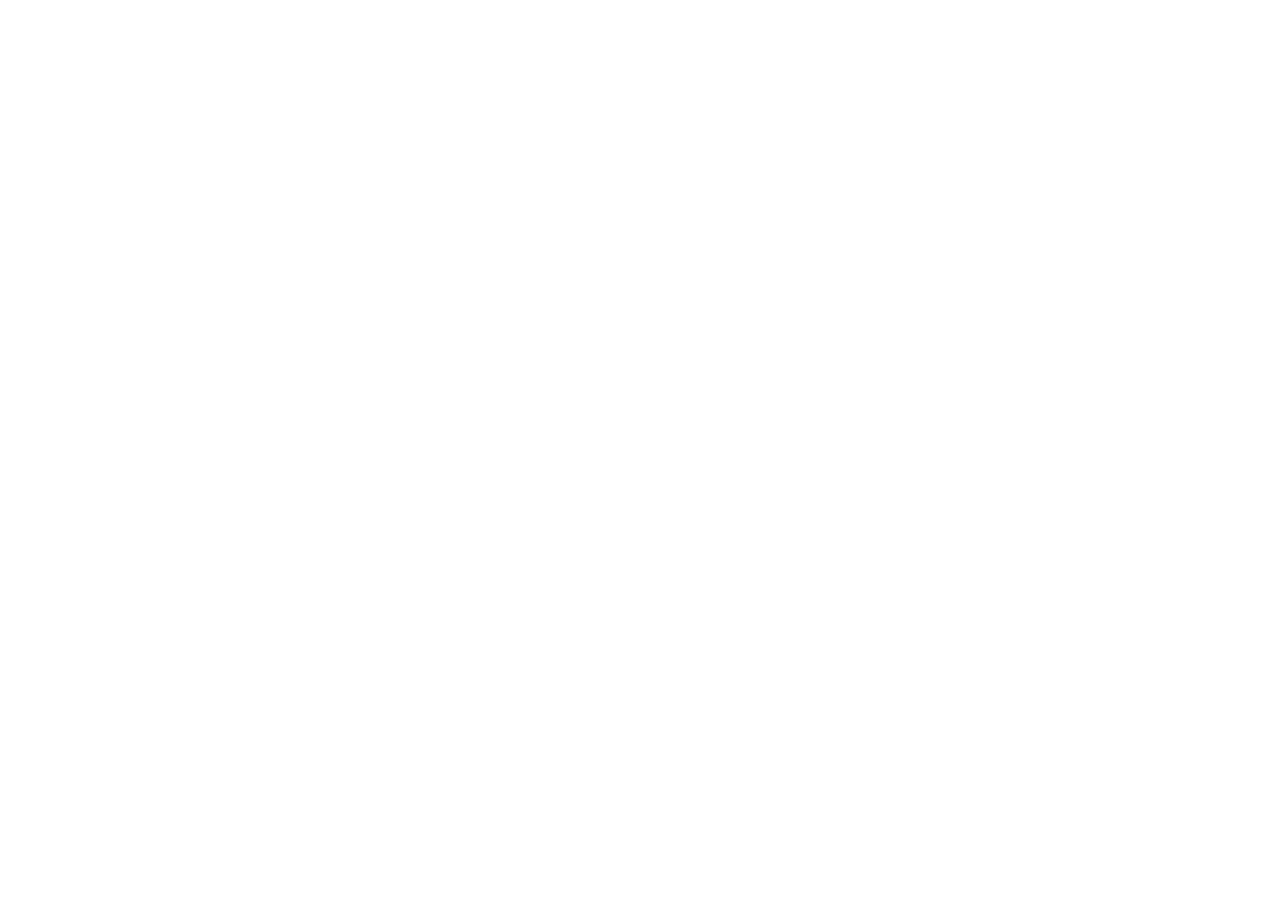
==== index.html @ 6258a648 "init project" ====
<!DOCTYPE html>
<html lang="en">
<head>
    <meta charset="UTF-8">
    <meta http-equiv="X-UA-Compatible" content="IE=edge">
    <meta name="viewport" content="width=device-width, initial-scale=1.0">
    <title>Document</title>
</head>
<body>
    
</body>
</html>
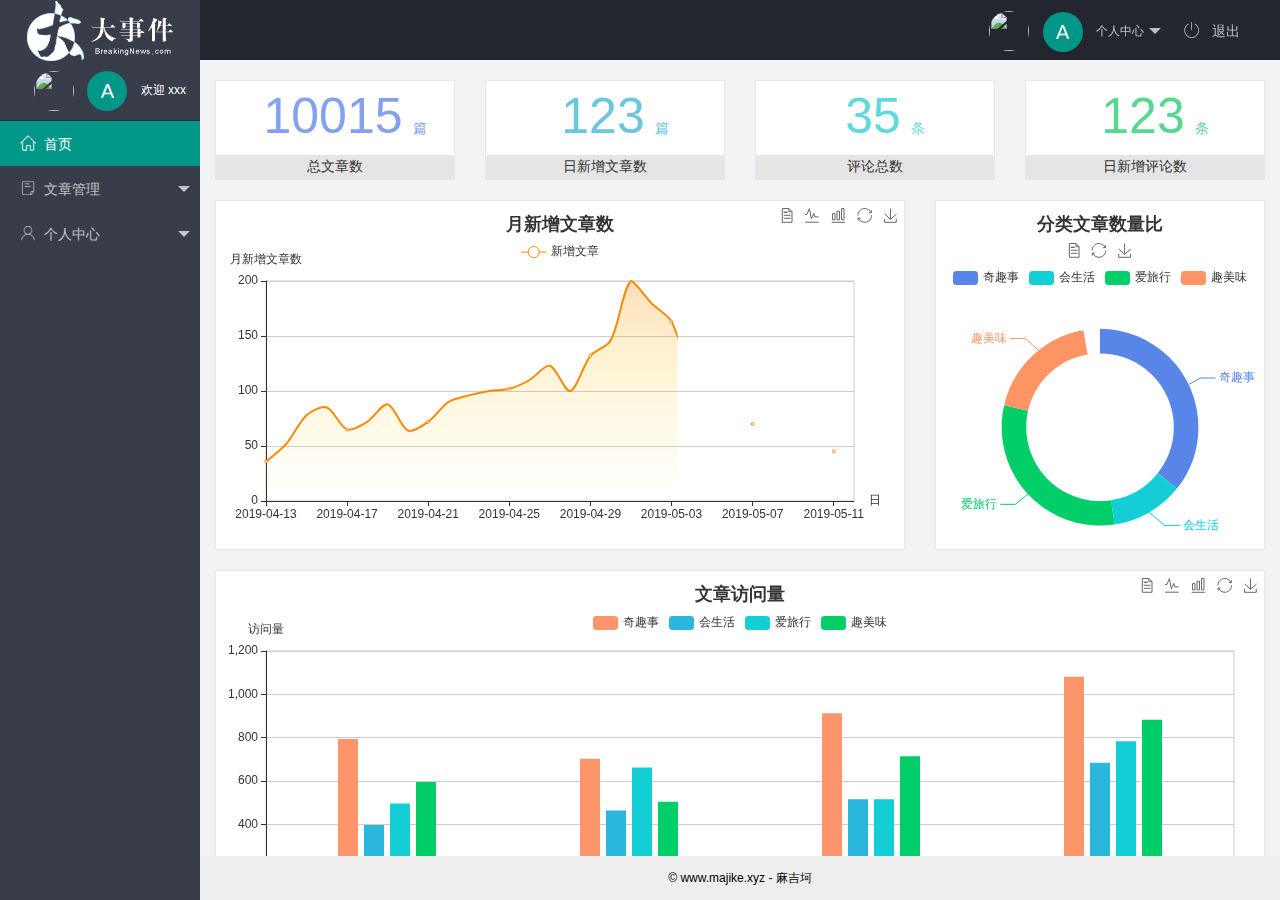
==== commit 4760c69b: "完成了主页功能的开发" ====
--- a/index.html
+++ b/index.html
@@ -1,12 +1,99 @@
 <!DOCTYPE html>
 <html lang="en">
+
 <head>
     <meta charset="UTF-8">
     <meta http-equiv="X-UA-Compatible" content="IE=edge">
     <meta name="viewport" content="width=device-width, initial-scale=1.0">
     <title>Document</title>
+    <link rel="stylesheet" href="/assets/lib/layui/css/layui.css">
+    <link rel="stylesheet" href="/assets/fonts/iconfont.css">
+    <link rel="stylesheet" href="/assets/css/index.css">
 </head>
+
 <body>
-    
+    <div class="layui-layout layui-layout-admin">
+        <div class="layui-header">
+            <div class="layui-logo layui-hide-xs layui-bg-black">
+                <img src="/assets/images/logo.png" alt="">
+            </div>
+            <!-- 头部区域（可配合layui 已有的水平导航） -->
+            <ul class="layui-nav layui-layout-left">
+                <!-- 移动端显示 -->
+                <li class="layui-nav-item layui-show-xs-inline-block layui-hide-sm" lay-header-event="menuLeft">
+                    <i class="layui-icon layui-icon-spread-left"></i>
+                </li>
+            </ul>
+            <ul class="layui-nav layui-layout-right">
+                <li class="layui-nav-item layui-hide layui-show-md-inline-block">
+                    <a href="javascript:;" class="userinfo">
+                        <img src="//tva1.sinaimg.cn/crop.0.0.118.118.180/5db11ff4gw1e77d3nqrv8j203b03cweg.jpg"
+                            class="layui-nav-img">
+                        <span class="text-avatar">A</span>
+                        个人中心
+                    </a>
+                    <dl class="layui-nav-child">
+                        <dd><a href="">基本资料</a></dd>
+                        <dd><a href="">更换头像</a></dd>
+                        <dd><a href="">重置密码</a></dd>
+                    </dl>
+                </li>
+                <li class="layui-nav-item" lay-header-event="menuRight" lay-unselect>
+                    <a href="javascript:;" id="btnLogout">
+                        <span class="iconfont icon-tuichu"></span>
+                        退出
+                    </a>
+                </li>
+            </ul>
+        </div>
+
+        <div class="layui-side layui-bg-black">
+            <div class="layui-side-scroll">
+                <div class="userinfo">
+                    <img src="//tva1.sinaimg.cn/crop.0.0.118.118.180/5db11ff4gw1e77d3nqrv8j203b03cweg.jpg"
+                        class="layui-nav-img">
+                    <span class="text-avatar">A</span>
+                    <span id="welcome">欢迎 xxx</span>
+                </div>
+                <!-- 左侧导航区域（可配合layui已有的垂直导航） -->
+                <ul class="layui-nav layui-nav-tree" lay-shrink="all">
+
+                    <li class="layui-nav-item layui-this"><a href="/home/dashboard.html" target="fm"><span
+                                class="iconfont icon-home"></span>首页</a></li>
+                    <li class="layui-nav-item">
+                        <a class="" href="javascript:;"><span class="iconfont icon-16"></span>文章管理</a>
+                        <dl class="layui-nav-child">
+                            <dd><a href="javascript:;"><i class="layui-icon layui-icon-app"></i>文章类别</a></dd>
+                            <dd><a href="javascript:;"><i class="layui-icon layui-icon-app"></i>文章列表</a></dd>
+                            <dd><a href="javascript:;"><i class="layui-icon layui-icon-app"></i>发表文章</a></dd>
+                        </dl>
+                    </li>
+                    <li class="layui-nav-item">
+                        <a href="javascript:;"><span class="iconfont icon-user"></span>个人中心</a>
+                        <dl class="layui-nav-child">
+                            <dd><a href="javascript:;"><i class="layui-icon layui-icon-app"></i>基本资料</a></dd>
+                            <dd><a href="javascript:;"><i class="layui-icon layui-icon-app"></i>更换头像</a></dd>
+                            <dd><a href="javascript:;"><i class="layui-icon layui-icon-app"></i>重置密码</a></dd>
+                        </dl>
+                    </li>
+                </ul>
+            </div>
+        </div>
+
+        <div class="layui-body">
+            <!-- 内容主体区域 -->
+            <iframe name="fm" src="/home/dashboard.html" frameborder="0"></iframe>
+        </div>
+
+        <div class="layui-footer">
+            <!-- 底部固定区域 -->
+            © www.majike.xyz - 麻吉坷
+        </div>
+    </div>
+    <script src="/assets/lib/layui/layui.all.js"></script>
+    <script src="/assets/lib/jquery.js"></script>
+    <script src="/assets/js/baseAPI.js"></script>
+    <script src="/assets/js/index.js"></script>
 </body>
+
 </html>--- a/assets/lib/layui/css/layui.css
+++ b/assets/lib/layui/css/layui.css
@@ -0,0 +1,2 @@
+/** layui-v2.5.5 MIT License By https://www.layui.com */
+ .layui-inline,img{display:inline-block;vertical-align:middle}h1,h2,h3,h4,h5,h6{font-weight:400}.layui-edge,.layui-header,.layui-inline,.layui-main{position:relative}.layui-body,.layui-edge,.layui-elip{overflow:hidden}.layui-btn,.layui-edge,.layui-inline,img{vertical-align:middle}.layui-btn,.layui-disabled,.layui-icon,.layui-unselect{-moz-user-select:none;-webkit-user-select:none;-ms-user-select:none}.layui-elip,.layui-form-checkbox span,.layui-form-pane .layui-form-label{text-overflow:ellipsis;white-space:nowrap}.layui-breadcrumb,.layui-tree-btnGroup{visibility:hidden}blockquote,body,button,dd,div,dl,dt,form,h1,h2,h3,h4,h5,h6,input,li,ol,p,pre,td,textarea,th,ul{margin:0;padding:0;-webkit-tap-highlight-color:rgba(0,0,0,0)}a:active,a:hover{outline:0}img{border:none}li{list-style:none}table{border-collapse:collapse;border-spacing:0}h4,h5,h6{font-size:100%}button,input,optgroup,option,select,textarea{font-family:inherit;font-size:inherit;font-style:inherit;font-weight:inherit;outline:0}pre{white-space:pre-wrap;white-space:-moz-pre-wrap;white-space:-pre-wrap;white-space:-o-pre-wrap;word-wrap:break-word}body{line-height:24px;font:14px Helvetica Neue,Helvetica,PingFang SC,Tahoma,Arial,sans-serif}hr{height:1px;margin:10px 0;border:0;clear:both}a{color:#333;text-decoration:none}a:hover{color:#777}a cite{font-style:normal;*cursor:pointer}.layui-border-box,.layui-border-box *{box-sizing:border-box}.layui-box,.layui-box *{box-sizing:content-box}.layui-clear{clear:both;*zoom:1}.layui-clear:after{content:'\20';clear:both;*zoom:1;display:block;height:0}.layui-inline{*display:inline;*zoom:1}.layui-edge{display:inline-block;width:0;height:0;border-width:6px;border-style:dashed;border-color:transparent}.layui-edge-top{top:-4px;border-bottom-color:#999;border-bottom-style:solid}.layui-edge-right{border-left-color:#999;border-left-style:solid}.layui-edge-bottom{top:2px;border-top-color:#999;border-top-style:solid}.layui-edge-left{border-right-color:#999;border-right-style:solid}.layui-disabled,.layui-disabled:hover{color:#d2d2d2!important;cursor:not-allowed!important}.layui-circle{border-radius:100%}.layui-show{display:block!important}.layui-hide{display:none!important}@font-face{font-family:layui-icon;src:url(../font/iconfont.eot?v=250);src:url(../font/iconfont.eot?v=250#iefix) format('embedded-opentype'),url(../font/iconfont.woff2?v=250) format('woff2'),url(../font/iconfont.woff?v=250) format('woff'),url(../font/iconfont.ttf?v=250) format('truetype'),url(../font/iconfont.svg?v=250#layui-icon) format('svg')}.layui-icon{font-family:layui-icon!important;font-size:16px;font-style:normal;-webkit-font-smoothing:antialiased;-moz-osx-font-smoothing:grayscale}.layui-icon-reply-fill:before{content:"\e611"}.layui-icon-set-fill:before{content:"\e614"}.layui-icon-menu-fill:before{content:"\e60f"}.layui-icon-search:before{content:"\e615"}.layui-icon-share:before{content:"\e641"}.layui-icon-set-sm:before{content:"\e620"}.layui-icon-engine:before{content:"\e628"}.layui-icon-close:before{content:"\1006"}.layui-icon-close-fill:before{content:"\1007"}.layui-icon-chart-screen:before{content:"\e629"}.layui-icon-star:before{content:"\e600"}.layui-icon-circle-dot:before{content:"\e617"}.layui-icon-chat:before{content:"\e606"}.layui-icon-release:before{content:"\e609"}.layui-icon-list:before{content:"\e60a"}.layui-icon-chart:before{content:"\e62c"}.layui-icon-ok-circle:before{content:"\1005"}.layui-icon-layim-theme:before{content:"\e61b"}.layui-icon-table:before{content:"\e62d"}.layui-icon-right:before{content:"\e602"}.layui-icon-left:before{content:"\e603"}.layui-icon-cart-simple:before{content:"\e698"}.layui-icon-face-cry:before{content:"\e69c"}.layui-icon-face-smile:before{content:"\e6af"}.layui-icon-survey:before{content:"\e6b2"}.layui-icon-tree:before{content:"\e62e"}.layui-icon-upload-circle:before{content:"\e62f"}.layui-icon-add-circle:before{content:"\e61f"}.layui-icon-download-circle:before{content:"\e601"}.layui-icon-templeate-1:before{content:"\e630"}.layui-icon-util:before{content:"\e631"}.layui-icon-face-surprised:before{content:"\e664"}.layui-icon-edit:before{content:"\e642"}.layui-icon-speaker:before{content:"\e645"}.layui-icon-down:before{content:"\e61a"}.layui-icon-file:before{content:"\e621"}.layui-icon-layouts:before{content:"\e632"}.layui-icon-rate-half:before{content:"\e6c9"}.layui-icon-add-circle-fine:before{content:"\e608"}.layui-icon-prev-circle:before{content:"\e633"}.layui-icon-read:before{content:"\e705"}.layui-icon-404:before{content:"\e61c"}.layui-icon-carousel:before{content:"\e634"}.layui-icon-help:before{content:"\e607"}.layui-icon-code-circle:before{content:"\e635"}.layui-icon-water:before{content:"\e636"}.layui-icon-username:before{content:"\e66f"}.layui-icon-find-fill:before{content:"\e670"}.layui-icon-about:before{content:"\e60b"}.layui-icon-location:before{content:"\e715"}.layui-icon-up:before{content:"\e619"}.layui-icon-pause:before{content:"\e651"}.layui-icon-date:before{content:"\e637"}.layui-icon-layim-uploadfile:before{content:"\e61d"}.layui-icon-delete:before{content:"\e640"}.layui-icon-play:before{content:"\e652"}.layui-icon-top:before{content:"\e604"}.layui-icon-friends:before{content:"\e612"}.layui-icon-refresh-3:before{content:"\e9aa"}.layui-icon-ok:before{content:"\e605"}.layui-icon-layer:before{content:"\e638"}.layui-icon-face-smile-fine:before{content:"\e60c"}.layui-icon-dollar:before{content:"\e659"}.layui-icon-group:before{content:"\e613"}.layui-icon-layim-download:before{content:"\e61e"}.layui-icon-picture-fine:before{content:"\e60d"}.layui-icon-link:before{content:"\e64c"}.layui-icon-diamond:before{content:"\e735"}.layui-icon-log:before{content:"\e60e"}.layui-icon-rate-solid:before{content:"\e67a"}.layui-icon-fonts-del:before{content:"\e64f"}.layui-icon-unlink:before{content:"\e64d"}.layui-icon-fonts-clear:before{content:"\e639"}.layui-icon-triangle-r:before{content:"\e623"}.layui-icon-circle:before{content:"\e63f"}.layui-icon-radio:before{content:"\e643"}.layui-icon-align-center:before{content:"\e647"}.layui-icon-align-right:before{content:"\e648"}.layui-icon-align-left:before{content:"\e649"}.layui-icon-loading-1:before{content:"\e63e"}.layui-icon-return:before{content:"\e65c"}.layui-icon-fonts-strong:before{content:"\e62b"}.layui-icon-upload:before{content:"\e67c"}.layui-icon-dialogue:before{content:"\e63a"}.layui-icon-video:before{content:"\e6ed"}.layui-icon-headset:before{content:"\e6fc"}.layui-icon-cellphone-fine:before{content:"\e63b"}.layui-icon-add-1:before{content:"\e654"}.layui-icon-face-smile-b:before{content:"\e650"}.layui-icon-fonts-html:before{content:"\e64b"}.layui-icon-form:before{content:"\e63c"}.layui-icon-cart:before{content:"\e657"}.layui-icon-camera-fill:before{content:"\e65d"}.layui-icon-tabs:before{content:"\e62a"}.layui-icon-fonts-code:before{content:"\e64e"}.layui-icon-fire:before{content:"\e756"}.layui-icon-set:before{content:"\e716"}.layui-icon-fonts-u:before{content:"\e646"}.layui-icon-triangle-d:before{content:"\e625"}.layui-icon-tips:before{content:"\e702"}.layui-icon-picture:before{content:"\e64a"}.layui-icon-more-vertical:before{content:"\e671"}.layui-icon-flag:before{content:"\e66c"}.layui-icon-loading:before{content:"\e63d"}.layui-icon-fonts-i:before{content:"\e644"}.layui-icon-refresh-1:before{content:"\e666"}.layui-icon-rmb:before{content:"\e65e"}.layui-icon-home:before{content:"\e68e"}.layui-icon-user:before{content:"\e770"}.layui-icon-notice:before{content:"\e667"}.layui-icon-login-weibo:before{content:"\e675"}.layui-icon-voice:before{content:"\e688"}.layui-icon-upload-drag:before{content:"\e681"}.layui-icon-login-qq:before{content:"\e676"}.layui-icon-snowflake:before{content:"\e6b1"}.layui-icon-file-b:before{content:"\e655"}.layui-icon-template:before{content:"\e663"}.layui-icon-auz:before{content:"\e672"}.layui-icon-console:before{content:"\e665"}.layui-icon-app:before{content:"\e653"}.layui-icon-prev:before{content:"\e65a"}.layui-icon-website:before{content:"\e7ae"}.layui-icon-next:before{content:"\e65b"}.layui-icon-component:before{content:"\e857"}.layui-icon-more:before{content:"\e65f"}.layui-icon-login-wechat:before{content:"\e677"}.layui-icon-shrink-right:before{content:"\e668"}.layui-icon-spread-left:before{content:"\e66b"}.layui-icon-camera:before{content:"\e660"}.layui-icon-note:before{content:"\e66e"}.layui-icon-refresh:before{content:"\e669"}.layui-icon-female:before{content:"\e661"}.layui-icon-male:before{content:"\e662"}.layui-icon-password:before{content:"\e673"}.layui-icon-senior:before{content:"\e674"}.layui-icon-theme:before{content:"\e66a"}.layui-icon-tread:before{content:"\e6c5"}.layui-icon-praise:before{content:"\e6c6"}.layui-icon-star-fill:before{content:"\e658"}.layui-icon-rate:before{content:"\e67b"}.layui-icon-template-1:before{content:"\e656"}.layui-icon-vercode:before{content:"\e679"}.layui-icon-cellphone:before{content:"\e678"}.layui-icon-screen-full:before{content:"\e622"}.layui-icon-screen-restore:before{content:"\e758"}.layui-icon-cols:before{content:"\e610"}.layui-icon-export:before{content:"\e67d"}.layui-icon-print:before{content:"\e66d"}.layui-icon-slider:before{content:"\e714"}.layui-icon-addition:before{content:"\e624"}.layui-icon-subtraction:before{content:"\e67e"}.layui-icon-service:before{content:"\e626"}.layui-icon-transfer:before{content:"\e691"}.layui-main{width:1140px;margin:0 auto}.layui-header{z-index:1000;height:60px}.layui-header a:hover{transition:all .5s;-webkit-transition:all .5s}.layui-side{position:fixed;left:0;top:0;bottom:0;z-index:999;width:200px;overflow-x:hidden}.layui-side-scroll{position:relative;width:220px;height:100%;overflow-x:hidden}.layui-body{position:absolute;left:200px;right:0;top:0;bottom:0;z-index:998;width:auto;overflow-y:auto;box-sizing:border-box}.layui-layout-body{overflow:hidden}.layui-layout-admin .layui-header{background-color:#23262E}.layui-layout-admin .layui-side{top:60px;width:200px;overflow-x:hidden}.layui-layout-admin .layui-body{position:fixed;top:60px;bottom:44px}.layui-layout-admin .layui-main{width:auto;margin:0 15px}.layui-layout-admin .layui-footer{position:fixed;left:200px;right:0;bottom:0;height:44px;line-height:44px;padding:0 15px;background-color:#eee}.layui-layout-admin .layui-logo{position:absolute;left:0;top:0;width:200px;height:100%;line-height:60px;text-align:center;color:#009688;font-size:16px}.layui-layout-admin .layui-header .layui-nav{background:0 0}.layui-layout-left{position:absolute!important;left:200px;top:0}.layui-layout-right{position:absolute!important;right:0;top:0}.layui-container{position:relative;margin:0 auto;padding:0 15px;box-sizing:border-box}.layui-fluid{position:relative;margin:0 auto;padding:0 15px}.layui-row:after,.layui-row:before{content:'';display:block;clear:both}.layui-col-lg1,.layui-col-lg10,.layui-col-lg11,.layui-col-lg12,.layui-col-lg2,.layui-col-lg3,.layui-col-lg4,.layui-col-lg5,.layui-col-lg6,.layui-col-lg7,.layui-col-lg8,.layui-col-lg9,.layui-col-md1,.layui-col-md10,.layui-col-md11,.layui-col-md12,.layui-col-md2,.layui-col-md3,.layui-col-md4,.layui-col-md5,.layui-col-md6,.layui-col-md7,.layui-col-md8,.layui-col-md9,.layui-col-sm1,.layui-col-sm10,.layui-col-sm11,.layui-col-sm12,.layui-col-sm2,.layui-col-sm3,.layui-col-sm4,.layui-col-sm5,.layui-col-sm6,.layui-col-sm7,.layui-col-sm8,.layui-col-sm9,.layui-col-xs1,.layui-col-xs10,.layui-col-xs11,.layui-col-xs12,.layui-col-xs2,.layui-col-xs3,.layui-col-xs4,.layui-col-xs5,.layui-col-xs6,.layui-col-xs7,.layui-col-xs8,.layui-col-xs9{position:relative;display:block;box-sizing:border-box}.layui-col-xs1,.layui-col-xs10,.layui-col-xs11,.layui-col-xs12,.layui-col-xs2,.layui-col-xs3,.layui-col-xs4,.layui-col-xs5,.layui-col-xs6,.layui-col-xs7,.layui-col-xs8,.layui-col-xs9{float:left}.layui-col-xs1{width:8.33333333%}.layui-col-xs2{width:16.66666667%}.layui-col-xs3{width:25%}.layui-col-xs4{width:33.33333333%}.layui-col-xs5{width:41.66666667%}.layui-col-xs6{width:50%}.layui-col-xs7{width:58.33333333%}.layui-col-xs8{width:66.66666667%}.layui-col-xs9{width:75%}.layui-col-xs10{width:83.33333333%}.layui-col-xs11{width:91.66666667%}.layui-col-xs12{width:100%}.layui-col-xs-offset1{margin-left:8.33333333%}.layui-col-xs-offset2{margin-left:16.66666667%}.layui-col-xs-offset3{margin-left:25%}.layui-col-xs-offset4{margin-left:33.33333333%}.layui-col-xs-offset5{margin-left:41.66666667%}.layui-col-xs-offset6{margin-left:50%}.layui-col-xs-offset7{margin-left:58.33333333%}.layui-col-xs-offset8{margin-left:66.66666667%}.layui-col-xs-offset9{margin-left:75%}.layui-col-xs-offset10{margin-left:83.33333333%}.layui-col-xs-offset11{margin-left:91.66666667%}.layui-col-xs-offset12{margin-left:100%}@media screen and (max-width:768px){.layui-hide-xs{display:none!important}.layui-show-xs-block{display:block!important}.layui-show-xs-inline{display:inline!important}.layui-show-xs-inline-block{display:inline-block!important}}@media screen and (min-width:768px){.layui-container{width:750px}.layui-hide-sm{display:none!important}.layui-show-sm-block{display:block!important}.layui-show-sm-inline{display:inline!important}.layui-show-sm-inline-block{display:inline-block!important}.layui-col-sm1,.layui-col-sm10,.layui-col-sm11,.layui-col-sm12,.layui-col-sm2,.layui-col-sm3,.layui-col-sm4,.layui-col-sm5,.layui-col-sm6,.layui-col-sm7,.layui-col-sm8,.layui-col-sm9{float:left}.layui-col-sm1{width:8.33333333%}.layui-col-sm2{width:16.66666667%}.layui-col-sm3{width:25%}.layui-col-sm4{width:33.33333333%}.layui-col-sm5{width:41.66666667%}.layui-col-sm6{width:50%}.layui-col-sm7{width:58.33333333%}.layui-col-sm8{width:66.66666667%}.layui-col-sm9{width:75%}.layui-col-sm10{width:83.33333333%}.layui-col-sm11{width:91.66666667%}.layui-col-sm12{width:100%}.layui-col-sm-offset1{margin-left:8.33333333%}.layui-col-sm-offset2{margin-left:16.66666667%}.layui-col-sm-offset3{margin-left:25%}.layui-col-sm-offset4{margin-left:33.33333333%}.layui-col-sm-offset5{margin-left:41.66666667%}.layui-col-sm-offset6{margin-left:50%}.layui-col-sm-offset7{margin-left:58.33333333%}.layui-col-sm-offset8{margin-left:66.66666667%}.layui-col-sm-offset9{margin-left:75%}.layui-col-sm-offset10{margin-left:83.33333333%}.layui-col-sm-offset11{margin-left:91.66666667%}.layui-col-sm-offset12{margin-left:100%}}@media screen and (min-width:992px){.layui-container{width:970px}.layui-hide-md{display:none!important}.layui-show-md-block{display:block!important}.layui-show-md-inline{display:inline!important}.layui-show-md-inline-block{display:inline-block!important}.layui-col-md1,.layui-col-md10,.layui-col-md11,.layui-col-md12,.layui-col-md2,.layui-col-md3,.layui-col-md4,.layui-col-md5,.layui-col-md6,.layui-col-md7,.layui-col-md8,.layui-col-md9{float:left}.layui-col-md1{width:8.33333333%}.layui-col-md2{width:16.66666667%}.layui-col-md3{width:25%}.layui-col-md4{width:33.33333333%}.layui-col-md5{width:41.66666667%}.layui-col-md6{width:50%}.layui-col-md7{width:58.33333333%}.layui-col-md8{width:66.66666667%}.layui-col-md9{width:75%}.layui-col-md10{width:83.33333333%}.layui-col-md11{width:91.66666667%}.layui-col-md12{width:100%}.layui-col-md-offset1{margin-left:8.33333333%}.layui-col-md-offset2{margin-left:16.66666667%}.layui-col-md-offset3{margin-left:25%}.layui-col-md-offset4{margin-left:33.33333333%}.layui-col-md-offset5{margin-left:41.66666667%}.layui-col-md-offset6{margin-left:50%}.layui-col-md-offset7{margin-left:58.33333333%}.layui-col-md-offset8{margin-left:66.66666667%}.layui-col-md-offset9{margin-left:75%}.layui-col-md-offset10{margin-left:83.33333333%}.layui-col-md-offset11{margin-left:91.66666667%}.layui-col-md-offset12{margin-left:100%}}@media screen and (min-width:1200px){.layui-container{width:1170px}.layui-hide-lg{display:none!important}.layui-show-lg-block{display:block!important}.layui-show-lg-inline{display:inline!important}.layui-show-lg-inline-block{display:inline-block!important}.layui-col-lg1,.layui-col-lg10,.layui-col-lg11,.layui-col-lg12,.layui-col-lg2,.layui-col-lg3,.layui-col-lg4,.layui-col-lg5,.layui-col-lg6,.layui-col-lg7,.layui-col-lg8,.layui-col-lg9{float:left}.layui-col-lg1{width:8.33333333%}.layui-col-lg2{width:16.66666667%}.layui-col-lg3{width:25%}.layui-col-lg4{width:33.33333333%}.layui-col-lg5{width:41.66666667%}.layui-col-lg6{width:50%}.layui-col-lg7{width:58.33333333%}.layui-col-lg8{width:66.66666667%}.layui-col-lg9{width:75%}.layui-col-lg10{width:83.33333333%}.layui-col-lg11{width:91.66666667%}.layui-col-lg12{width:100%}.layui-col-lg-offset1{margin-left:8.33333333%}.layui-col-lg-offset2{margin-left:16.66666667%}.layui-col-lg-offset3{margin-left:25%}.layui-col-lg-offset4{margin-left:33.33333333%}.layui-col-lg-offset5{margin-left:41.66666667%}.layui-col-lg-offset6{margin-left:50%}.layui-col-lg-offset7{margin-left:58.33333333%}.layui-col-lg-offset8{margin-left:66.66666667%}.layui-col-lg-offset9{margin-left:75%}.layui-col-lg-offset10{margin-left:83.33333333%}.layui-col-lg-offset11{margin-left:91.66666667%}.layui-col-lg-offset12{margin-left:100%}}.layui-col-space1{margin:-.5px}.layui-col-space1>*{padding:.5px}.layui-col-space3{margin:-1.5px}.layui-col-space3>*{padding:1.5px}.layui-col-space5{margin:-2.5px}.layui-col-space5>*{padding:2.5px}.layui-col-space8{margin:-3.5px}.layui-col-space8>*{padding:3.5px}.layui-col-space10{margin:-5px}.layui-col-space10>*{padding:5px}.layui-col-space12{margin:-6px}.layui-col-space12>*{padding:6px}.layui-col-space15{margin:-7.5px}.layui-col-space15>*{padding:7.5px}.layui-col-space18{margin:-9px}.layui-col-space18>*{padding:9px}.layui-col-space20{margin:-10px}.layui-col-space20>*{padding:10px}.layui-col-space22{margin:-11px}.layui-col-space22>*{padding:11px}.layui-col-space25{margin:-12.5px}.layui-col-space25>*{padding:12.5px}.layui-col-space30{margin:-15px}.layui-col-space30>*{padding:15px}.layui-btn,.layui-input,.layui-select,.layui-textarea,.layui-upload-button{outline:0;-webkit-appearance:none;transition:all .3s;-webkit-transition:all .3s;box-sizing:border-box}.layui-elem-quote{margin-bottom:10px;padding:15px;line-height:22px;border-left:5px solid #009688;border-radius:0 2px 2px 0;background-color:#f2f2f2}.layui-quote-nm{border-style:solid;border-width:1px 1px 1px 5px;background:0 0}.layui-elem-field{margin-bottom:10px;padding:0;border-width:1px;border-style:solid}.layui-elem-field legend{margin-left:20px;padding:0 10px;font-size:20px;font-weight:300}.layui-field-title{margin:10px 0 20px;border-width:1px 0 0}.layui-field-box{padding:10px 15px}.layui-field-title .layui-field-box{padding:10px 0}.layui-progress{position:relative;height:6px;border-radius:20px;background-color:#e2e2e2}.layui-progress-bar{position:absolute;left:0;top:0;width:0;max-width:100%;height:6px;border-radius:20px;text-align:right;background-color:#5FB878;transition:all .3s;-webkit-transition:all .3s}.layui-progress-big,.layui-progress-big .layui-progress-bar{height:18px;line-height:18px}.layui-progress-text{position:relative;top:-20px;line-height:18px;font-size:12px;color:#666}.layui-progress-big .layui-progress-text{position:static;padding:0 10px;color:#fff}.layui-collapse{border-width:1px;border-style:solid;border-radius:2px}.layui-colla-content,.layui-colla-item{border-top-width:1px;border-top-style:solid}.layui-colla-item:first-child{border-top:none}.layui-colla-title{position:relative;height:42px;line-height:42px;padding:0 15px 0 35px;color:#333;background-color:#f2f2f2;cursor:pointer;font-size:14px;overflow:hidden}.layui-colla-content{display:none;padding:10px 15px;line-height:22px;color:#666}.layui-colla-icon{position:absolute;left:15px;top:0;font-size:14px}.layui-card{margin-bottom:15px;border-radius:2px;background-color:#fff;box-shadow:0 1px 2px 0 rgba(0,0,0,.05)}.layui-card:last-child{margin-bottom:0}.layui-card-header{position:relative;height:42px;line-height:42px;padding:0 15px;border-bottom:1px solid #f6f6f6;color:#333;border-radius:2px 2px 0 0;font-size:14px}.layui-bg-black,.layui-bg-blue,.layui-bg-cyan,.layui-bg-green,.layui-bg-orange,.layui-bg-red{color:#fff!important}.layui-card-body{position:relative;padding:10px 15px;line-height:24px}.layui-card-body[pad15]{padding:15px}.layui-card-body[pad20]{padding:20px}.layui-card-body .layui-table{margin:5px 0}.layui-card .layui-tab{margin:0}.layui-panel-window{position:relative;padding:15px;border-radius:0;border-top:5px solid #E6E6E6;background-color:#fff}.layui-auxiliar-moving{position:fixed;left:0;right:0;top:0;bottom:0;width:100%;height:100%;background:0 0;z-index:9999999999}.layui-form-label,.layui-form-mid,.layui-form-select,.layui-input-block,.layui-input-inline,.layui-textarea{position:relative}.layui-bg-red{background-color:#FF5722!important}.layui-bg-orange{background-color:#FFB800!important}.layui-bg-green{background-color:#009688!important}.layui-bg-cyan{background-color:#2F4056!important}.layui-bg-blue{background-color:#1E9FFF!important}.layui-bg-black{background-color:#393D49!important}.layui-bg-gray{background-color:#eee!important;color:#666!important}.layui-badge-rim,.layui-colla-content,.layui-colla-item,.layui-collapse,.layui-elem-field,.layui-form-pane .layui-form-item[pane],.layui-form-pane .layui-form-label,.layui-input,.layui-layedit,.layui-layedit-tool,.layui-quote-nm,.layui-select,.layui-tab-bar,.layui-tab-card,.layui-tab-title,.layui-tab-title .layui-this:after,.layui-textarea{border-color:#e6e6e6}.layui-timeline-item:before,hr{background-color:#e6e6e6}.layui-text{line-height:22px;font-size:14px;color:#666}.layui-text h1,.layui-text h2,.layui-text h3{font-weight:500;color:#333}.layui-text h1{font-size:30px}.layui-text h2{font-size:24px}.layui-text h3{font-size:18px}.layui-text a:not(.layui-btn){color:#01AAED}.layui-text a:not(.layui-btn):hover{text-decoration:underline}.layui-text ul{padding:5px 0 5px 15px}.layui-text ul li{margin-top:5px;list-style-type:disc}.layui-text em,.layui-word-aux{color:#999!important;padding:0 5px!important}.layui-btn{display:inline-block;height:38px;line-height:38px;padding:0 18px;background-color:#009688;color:#fff;white-space:nowrap;text-align:center;font-size:14px;border:none;border-radius:2px;cursor:pointer}.layui-btn:hover{opacity:.8;filter:alpha(opacity=80);color:#fff}.layui-btn:active{opacity:1;filter:alpha(opacity=100)}.layui-btn+.layui-btn{margin-left:10px}.layui-btn-container{font-size:0}.layui-btn-container .layui-btn{margin-right:10px;margin-bottom:10px}.layui-btn-container .layui-btn+.layui-btn{margin-left:0}.layui-table .layui-btn-container .layui-btn{margin-bottom:9px}.layui-btn-radius{border-radius:100px}.layui-btn .layui-icon{margin-right:3px;font-size:18px;vertical-align:bottom;vertical-align:middle\9}.layui-btn-primary{border:1px solid #C9C9C9;background-color:#fff;color:#555}.layui-btn-primary:hover{border-color:#009688;color:#333}.layui-btn-normal{background-color:#1E9FFF}.layui-btn-warm{background-color:#FFB800}.layui-btn-danger{background-color:#FF5722}.layui-btn-checked{background-color:#5FB878}.layui-btn-disabled,.layui-btn-disabled:active,.layui-btn-disabled:hover{border:1px solid #e6e6e6;background-color:#FBFBFB;color:#C9C9C9;cursor:not-allowed;opacity:1}.layui-btn-lg{height:44px;line-height:44px;padding:0 25px;font-size:16px}.layui-btn-sm{height:30px;line-height:30px;padding:0 10px;font-size:12px}.layui-btn-sm i{font-size:16px!important}.layui-btn-xs{height:22px;line-height:22px;padding:0 5px;font-size:12px}.layui-btn-xs i{font-size:14px!important}.layui-btn-group{display:inline-block;vertical-align:middle;font-size:0}.layui-btn-group .layui-btn{margin-left:0!important;margin-right:0!important;border-left:1px solid rgba(255,255,255,.5);border-radius:0}.layui-btn-group .layui-btn-primary{border-left:none}.layui-btn-group .layui-btn-primary:hover{border-color:#C9C9C9;color:#009688}.layui-btn-group .layui-btn:first-child{border-left:none;border-radius:2px 0 0 2px}.layui-btn-group .layui-btn-primary:first-child{border-left:1px solid #c9c9c9}.layui-btn-group .layui-btn:last-child{border-radius:0 2px 2px 0}.layui-btn-group .layui-btn+.layui-btn{margin-left:0}.layui-btn-group+.layui-btn-group{margin-left:10px}.layui-btn-fluid{width:100%}.layui-input,.layui-select,.layui-textarea{height:38px;line-height:1.3;line-height:38px\9;border-width:1px;border-style:solid;background-color:#fff;border-radius:2px}.layui-input::-webkit-input-placeholder,.layui-select::-webkit-input-placeholder,.layui-textarea::-webkit-input-placeholder{line-height:1.3}.layui-input,.layui-textarea{display:block;width:100%;padding-left:10px}.layui-input:hover,.layui-textarea:hover{border-color:#D2D2D2!important}.layui-input:focus,.layui-textarea:focus{border-color:#C9C9C9!important}.layui-textarea{min-height:100px;height:auto;line-height:20px;padding:6px 10px;resize:vertical}.layui-select{padding:0 10px}.layui-form input[type=checkbox],.layui-form input[type=radio],.layui-form select{display:none}.layui-form [lay-ignore]{display:initial}.layui-form-item{margin-bottom:15px;clear:both;*zoom:1}.layui-form-item:after{content:'\20';clear:both;*zoom:1;display:block;height:0}.layui-form-label{float:left;display:block;padding:9px 15px;width:80px;font-weight:400;line-height:20px;text-align:right}.layui-form-label-col{display:block;float:none;padding:9px 0;line-height:20px;text-align:left}.layui-form-item .layui-inline{margin-bottom:5px;margin-right:10px}.layui-input-block{margin-left:110px;min-height:36px}.layui-input-inline{display:inline-block;vertical-align:middle}.layui-form-item .layui-input-inline{float:left;width:190px;margin-right:10px}.layui-form-text .layui-input-inline{width:auto}.layui-form-mid{float:left;display:block;padding:9px 0!important;line-height:20px;margin-right:10px}.layui-form-danger+.layui-form-select .layui-input,.layui-form-danger:focus{border-color:#FF5722!important}.layui-form-select .layui-input{padding-right:30px;cursor:pointer}.layui-form-select .layui-edge{position:absolute;right:10px;top:50%;margin-top:-3px;cursor:pointer;border-width:6px;border-top-color:#c2c2c2;border-top-style:solid;transition:all .3s;-webkit-transition:all .3s}.layui-form-select dl{display:none;position:absolute;left:0;top:42px;padding:5px 0;z-index:899;min-width:100%;border:1px solid #d2d2d2;max-height:300px;overflow-y:auto;background-color:#fff;border-radius:2px;box-shadow:0 2px 4px rgba(0,0,0,.12);box-sizing:border-box}.layui-form-select dl dd,.layui-form-select dl dt{padding:0 10px;line-height:36px;white-space:nowrap;overflow:hidden;text-overflow:ellipsis}.layui-form-select dl dt{font-size:12px;color:#999}.layui-form-select dl dd{cursor:pointer}.layui-form-select dl dd:hover{background-color:#f2f2f2;-webkit-transition:.5s all;transition:.5s all}.layui-form-select .layui-select-group dd{padding-left:20px}.layui-form-select dl dd.layui-select-tips{padding-left:10px!important;color:#999}.layui-form-select dl dd.layui-this{background-color:#5FB878;color:#fff}.layui-form-checkbox,.layui-form-select dl dd.layui-disabled{background-color:#fff}.layui-form-selected dl{display:block}.layui-form-checkbox,.layui-form-checkbox *,.layui-form-switch{display:inline-block;vertical-align:middle}.layui-form-selected .layui-edge{margin-top:-9px;-webkit-transform:rotate(180deg);transform:rotate(180deg);margin-top:-3px\9}:root .layui-form-selected .layui-edge{margin-top:-9px\0/IE9}.layui-form-selectup dl{top:auto;bottom:42px}.layui-select-none{margin:5px 0;text-align:center;color:#999}.layui-select-disabled .layui-disabled{border-color:#eee!important}.layui-select-disabled .layui-edge{border-top-color:#d2d2d2}.layui-form-checkbox{position:relative;height:30px;line-height:30px;margin-right:10px;padding-right:30px;cursor:pointer;font-size:0;-webkit-transition:.1s linear;transition:.1s linear;box-sizing:border-box}.layui-form-checkbox span{padding:0 10px;height:100%;font-size:14px;border-radius:2px 0 0 2px;background-color:#d2d2d2;color:#fff;overflow:hidden}.layui-form-checkbox:hover span{background-color:#c2c2c2}.layui-form-checkbox i{position:absolute;right:0;top:0;width:30px;height:28px;border:1px solid #d2d2d2;border-left:none;border-radius:0 2px 2px 0;color:#fff;font-size:20px;text-align:center}.layui-form-checkbox:hover i{border-color:#c2c2c2;color:#c2c2c2}.layui-form-checked,.layui-form-checked:hover{border-color:#5FB878}.layui-form-checked span,.layui-form-checked:hover span{background-color:#5FB878}.layui-form-checked i,.layui-form-checked:hover i{color:#5FB878}.layui-form-item .layui-form-checkbox{margin-top:4px}.layui-form-checkbox[lay-skin=primary]{height:auto!important;line-height:normal!important;min-width:18px;min-height:18px;border:none!important;margin-right:0;padding-left:28px;padding-right:0;background:0 0}.layui-form-checkbox[lay-skin=primary] span{padding-left:0;padding-right:15px;line-height:18px;background:0 0;color:#666}.layui-form-checkbox[lay-skin=primary] i{right:auto;left:0;width:16px;height:16px;line-height:16px;border:1px solid #d2d2d2;font-size:12px;border-radius:2px;background-color:#fff;-webkit-transition:.1s linear;transition:.1s linear}.layui-form-checkbox[lay-skin=primary]:hover i{border-color:#5FB878;color:#fff}.layui-form-checked[lay-skin=primary] i{border-color:#5FB878!important;background-color:#5FB878;color:#fff}.layui-checkbox-disbaled[lay-skin=primary] span{background:0 0!important;color:#c2c2c2}.layui-checkbox-disbaled[lay-skin=primary]:hover i{border-color:#d2d2d2}.layui-form-item .layui-form-checkbox[lay-skin=primary]{margin-top:10px}.layui-form-switch{position:relative;height:22px;line-height:22px;min-width:35px;padding:0 5px;margin-top:8px;border:1px solid #d2d2d2;border-radius:20px;cursor:pointer;background-color:#fff;-webkit-transition:.1s linear;transition:.1s linear}.layui-form-switch i{position:absolute;left:5px;top:3px;width:16px;height:16px;border-radius:20px;background-color:#d2d2d2;-webkit-transition:.1s linear;transition:.1s linear}.layui-form-switch em{position:relative;top:0;width:25px;margin-left:21px;padding:0!important;text-align:center!important;color:#999!important;font-style:normal!important;font-size:12px}.layui-form-onswitch{border-color:#5FB878;background-color:#5FB878}.layui-checkbox-disbaled,.layui-checkbox-disbaled i{border-color:#e2e2e2!important}.layui-form-onswitch i{left:100%;margin-left:-21px;background-color:#fff}.layui-form-onswitch em{margin-left:5px;margin-right:21px;color:#fff!important}.layui-checkbox-disbaled span{background-color:#e2e2e2!important}.layui-checkbox-disbaled:hover i{color:#fff!important}[lay-radio]{display:none}.layui-form-radio,.layui-form-radio *{display:inline-block;vertical-align:middle}.layui-form-radio{line-height:28px;margin:6px 10px 0 0;padding-right:10px;cursor:pointer;font-size:0}.layui-form-radio *{font-size:14px}.layui-form-radio>i{margin-right:8px;font-size:22px;color:#c2c2c2}.layui-form-radio>i:hover,.layui-form-radioed>i{color:#5FB878}.layui-radio-disbaled>i{color:#e2e2e2!important}.layui-form-pane .layui-form-label{width:110px;padding:8px 15px;height:38px;line-height:20px;border-width:1px;border-style:solid;border-radius:2px 0 0 2px;text-align:center;background-color:#FBFBFB;overflow:hidden;box-sizing:border-box}.layui-form-pane .layui-input-inline{margin-left:-1px}.layui-form-pane .layui-input-block{margin-left:110px;left:-1px}.layui-form-pane .layui-input{border-radius:0 2px 2px 0}.layui-form-pane .layui-form-text .layui-form-label{float:none;width:100%;border-radius:2px;box-sizing:border-box;text-align:left}.layui-form-pane .layui-form-text .layui-input-inline{display:block;margin:0;top:-1px;clear:both}.layui-form-pane .layui-form-text .layui-input-block{margin:0;left:0;top:-1px}.layui-form-pane .layui-form-text .layui-textarea{min-height:100px;border-radius:0 0 2px 2px}.layui-form-pane .layui-form-checkbox{margin:4px 0 4px 10px}.layui-form-pane .layui-form-radio,.layui-form-pane .layui-form-switch{margin-top:6px;margin-left:10px}.layui-form-pane .layui-form-item[pane]{position:relative;border-width:1px;border-style:solid}.layui-form-pane .layui-form-item[pane] .layui-form-label{position:absolute;left:0;top:0;height:100%;border-width:0 1px 0 0}.layui-form-pane .layui-form-item[pane] .layui-input-inline{margin-left:110px}@media screen and (max-width:450px){.layui-form-item .layui-form-label{text-overflow:ellipsis;overflow:hidden;white-space:nowrap}.layui-form-item .layui-inline{display:block;margin-right:0;margin-bottom:20px;clear:both}.layui-form-item .layui-inline:after{content:'\20';clear:both;display:block;height:0}.layui-form-item .layui-input-inline{display:block;float:none;left:-3px;width:auto;margin:0 0 10px 112px}.layui-form-item .layui-input-inline+.layui-form-mid{margin-left:110px;top:-5px;padding:0}.layui-form-item .layui-form-checkbox{margin-right:5px;margin-bottom:5px}}.layui-layedit{border-width:1px;border-style:solid;border-radius:2px}.layui-layedit-tool{padding:3px 5px;border-bottom-width:1px;border-bottom-style:solid;font-size:0}.layedit-tool-fixed{position:fixed;top:0;border-top:1px solid #e2e2e2}.layui-layedit-tool .layedit-tool-mid,.layui-layedit-tool .layui-icon{display:inline-block;vertical-align:middle;text-align:center;font-size:14px}.layui-layedit-tool .layui-icon{position:relative;width:32px;height:30px;line-height:30px;margin:3px 5px;color:#777;cursor:pointer;border-radius:2px}.layui-layedit-tool .layui-icon:hover{color:#393D49}.layui-layedit-tool .layui-icon:active{color:#000}.layui-layedit-tool .layedit-tool-active{background-color:#e2e2e2;color:#000}.layui-layedit-tool .layui-disabled,.layui-layedit-tool .layui-disabled:hover{color:#d2d2d2;cursor:not-allowed}.layui-layedit-tool .layedit-tool-mid{width:1px;height:18px;margin:0 10px;background-color:#d2d2d2}.layedit-tool-html{width:50px!important;font-size:30px!important}.layedit-tool-b,.layedit-tool-code,.layedit-tool-help{font-size:16px!important}.layedit-tool-d,.layedit-tool-face,.layedit-tool-image,.layedit-tool-unlink{font-size:18px!important}.layedit-tool-image input{position:absolute;font-size:0;left:0;top:0;width:100%;height:100%;opacity:.01;filter:Alpha(opacity=1);cursor:pointer}.layui-layedit-iframe iframe{display:block;width:100%}#LAY_layedit_code{overflow:hidden}.layui-laypage{display:inline-block;*display:inline;*zoom:1;vertical-align:middle;margin:10px 0;font-size:0}.layui-laypage>a:first-child,.layui-laypage>a:first-child em{border-radius:2px 0 0 2px}.layui-laypage>a:last-child,.layui-laypage>a:last-child em{border-radius:0 2px 2px 0}.layui-laypage>:first-child{margin-left:0!important}.layui-laypage>:last-child{margin-right:0!important}.layui-laypage a,.layui-laypage button,.layui-laypage input,.layui-laypage select,.layui-laypage span{border:1px solid #e2e2e2}.layui-laypage a,.layui-laypage span{display:inline-block;*display:inline;*zoom:1;vertical-align:middle;padding:0 15px;height:28px;line-height:28px;margin:0 -1px 5px 0;background-color:#fff;color:#333;font-size:12px}.layui-flow-more a *,.layui-laypage input,.layui-table-view select[lay-ignore]{display:inline-block}.layui-laypage a:hover{color:#009688}.layui-laypage em{font-style:normal}.layui-laypage .layui-laypage-spr{color:#999;font-weight:700}.layui-laypage a{text-decoration:none}.layui-laypage .layui-laypage-curr{position:relative}.layui-laypage .layui-laypage-curr em{position:relative;color:#fff}.layui-laypage .layui-laypage-curr .layui-laypage-em{position:absolute;left:-1px;top:-1px;padding:1px;width:100%;height:100%;background-color:#009688}.layui-laypage-em{border-radius:2px}.layui-laypage-next em,.layui-laypage-prev em{font-family:Sim sun;font-size:16px}.layui-laypage .layui-laypage-count,.layui-laypage .layui-laypage-limits,.layui-laypage .layui-laypage-refresh,.layui-laypage .layui-laypage-skip{margin-left:10px;margin-right:10px;padding:0;border:none}.layui-laypage .layui-laypage-limits,.layui-laypage .layui-laypage-refresh{vertical-align:top}.layui-laypage .layui-laypage-refresh i{font-size:18px;cursor:pointer}.layui-laypage select{height:22px;padding:3px;border-radius:2px;cursor:pointer}.layui-laypage .layui-laypage-skip{height:30px;line-height:30px;color:#999}.layui-laypage button,.layui-laypage input{height:30px;line-height:30px;border-radius:2px;vertical-align:top;background-color:#fff;box-sizing:border-box}.layui-laypage input{width:40px;margin:0 10px;padding:0 3px;text-align:center}.layui-laypage input:focus,.layui-laypage select:focus{border-color:#009688!important}.layui-laypage button{margin-left:10px;padding:0 10px;cursor:pointer}.layui-table,.layui-table-view{margin:10px 0}.layui-flow-more{margin:10px 0;text-align:center;color:#999;font-size:14px}.layui-flow-more a{height:32px;line-height:32px}.layui-flow-more a *{vertical-align:top}.layui-flow-more a cite{padding:0 20px;border-radius:3px;background-color:#eee;color:#333;font-style:normal}.layui-flow-more a cite:hover{opacity:.8}.layui-flow-more a i{font-size:30px;color:#737383}.layui-table{width:100%;background-color:#fff;color:#666}.layui-table tr{transition:all .3s;-webkit-transition:all .3s}.layui-table th{text-align:left;font-weight:400}.layui-table tbody tr:hover,.layui-table thead tr,.layui-table-click,.layui-table-header,.layui-table-hover,.layui-table-mend,.layui-table-patch,.layui-table-tool,.layui-table-total,.layui-table-total tr,.layui-table[lay-even] tr:nth-child(even){background-color:#f2f2f2}.layui-table td,.layui-table th,.layui-table-col-set,.layui-table-fixed-r,.layui-table-grid-down,.layui-table-header,.layui-table-page,.layui-table-tips-main,.layui-table-tool,.layui-table-total,.layui-table-view,.layui-table[lay-skin=line],.layui-table[lay-skin=row]{border-width:1px;border-style:solid;border-color:#e6e6e6}.layui-table td,.layui-table th{position:relative;padding:9px 15px;min-height:20px;line-height:20px;font-size:14px}.layui-table[lay-skin=line] td,.layui-table[lay-skin=line] th{border-width:0 0 1px}.layui-table[lay-skin=row] td,.layui-table[lay-skin=row] th{border-width:0 1px 0 0}.layui-table[lay-skin=nob] td,.layui-table[lay-skin=nob] th{border:none}.layui-table img{max-width:100px}.layui-table[lay-size=lg] td,.layui-table[lay-size=lg] th{padding:15px 30px}.layui-table-view .layui-table[lay-size=lg] .layui-table-cell{height:40px;line-height:40px}.layui-table[lay-size=sm] td,.layui-table[lay-size=sm] th{font-size:12px;padding:5px 10px}.layui-table-view .layui-table[lay-size=sm] .layui-table-cell{height:20px;line-height:20px}.layui-table[lay-data]{display:none}.layui-table-box{position:relative;overflow:hidden}.layui-table-view .layui-table{position:relative;width:auto;margin:0}.layui-table-view .layui-table[lay-skin=line]{border-width:0 1px 0 0}.layui-table-view .layui-table[lay-skin=row]{border-width:0 0 1px}.layui-table-view .layui-table td,.layui-table-view .layui-table th{padding:5px 0;border-top:none;border-left:none}.layui-table-view .layui-table th.layui-unselect .layui-table-cell span{cursor:pointer}.layui-table-view .layui-table td{cursor:default}.layui-table-view .layui-table td[data-edit=text]{cursor:text}.layui-table-view .layui-form-checkbox[lay-skin=primary] i{width:18px;height:18px}.layui-table-view .layui-form-radio{line-height:0;padding:0}.layui-table-view .layui-form-radio>i{margin:0;font-size:20px}.layui-table-init{position:absolute;left:0;top:0;width:100%;height:100%;text-align:center;z-index:110}.layui-table-init .layui-icon{position:absolute;left:50%;top:50%;margin:-15px 0 0 -15px;font-size:30px;color:#c2c2c2}.layui-table-header{border-width:0 0 1px;overflow:hidden}.layui-table-header .layui-table{margin-bottom:-1px}.layui-table-tool .layui-inline[lay-event]{position:relative;width:26px;height:26px;padding:5px;line-height:16px;margin-right:10px;text-align:center;color:#333;border:1px solid #ccc;cursor:pointer;-webkit-transition:.5s all;transition:.5s all}.layui-table-tool .layui-inline[lay-event]:hover{border:1px solid #999}.layui-table-tool-temp{padding-right:120px}.layui-table-tool-self{position:absolute;right:17px;top:10px}.layui-table-tool .layui-table-tool-self .layui-inline[lay-event]{margin:0 0 0 10px}.layui-table-tool-panel{position:absolute;top:29px;left:-1px;padding:5px 0;min-width:150px;min-height:40px;border:1px solid #d2d2d2;text-align:left;overflow-y:auto;background-color:#fff;box-shadow:0 2px 4px rgba(0,0,0,.12)}.layui-table-cell,.layui-table-tool-panel li{overflow:hidden;text-overflow:ellipsis;white-space:nowrap}.layui-table-tool-panel li{padding:0 10px;line-height:30px;-webkit-transition:.5s all;transition:.5s all}.layui-table-tool-panel li .layui-form-checkbox[lay-skin=primary]{width:100%;padding-left:28px}.layui-table-tool-panel li:hover{background-color:#f2f2f2}.layui-table-tool-panel li .layui-form-checkbox[lay-skin=primary] i{position:absolute;left:0;top:0}.layui-table-tool-panel li .layui-form-checkbox[lay-skin=primary] span{padding:0}.layui-table-tool .layui-table-tool-self .layui-table-tool-panel{left:auto;right:-1px}.layui-table-col-set{position:absolute;right:0;top:0;width:20px;height:100%;border-width:0 0 0 1px;background-color:#fff}.layui-table-sort{width:10px;height:20px;margin-left:5px;cursor:pointer!important}.layui-table-sort .layui-edge{position:absolute;left:5px;border-width:5px}.layui-table-sort .layui-table-sort-asc{top:3px;border-top:none;border-bottom-style:solid;border-bottom-color:#b2b2b2}.layui-table-sort .layui-table-sort-asc:hover{border-bottom-color:#666}.layui-table-sort .layui-table-sort-desc{bottom:5px;border-bottom:none;border-top-style:solid;border-top-color:#b2b2b2}.layui-table-sort .layui-table-sort-desc:hover{border-top-color:#666}.layui-table-sort[lay-sort=asc] .layui-table-sort-asc{border-bottom-color:#000}.layui-table-sort[lay-sort=desc] .layui-table-sort-desc{border-top-color:#000}.layui-table-cell{height:28px;line-height:28px;padding:0 15px;position:relative;box-sizing:border-box}.layui-table-cell .layui-form-checkbox[lay-skin=primary]{top:-1px;padding:0}.layui-table-cell .layui-table-link{color:#01AAED}.laytable-cell-checkbox,.laytable-cell-numbers,.laytable-cell-radio,.laytable-cell-space{padding:0;text-align:center}.layui-table-body{position:relative;overflow:auto;margin-right:-1px;margin-bottom:-1px}.layui-table-body .layui-none{line-height:26px;padding:15px;text-align:center;color:#999}.layui-table-fixed{position:absolute;left:0;top:0;z-index:101}.layui-table-fixed .layui-table-body{overflow:hidden}.layui-table-fixed-l{box-shadow:0 -1px 8px rgba(0,0,0,.08)}.layui-table-fixed-r{left:auto;right:-1px;border-width:0 0 0 1px;box-shadow:-1px 0 8px rgba(0,0,0,.08)}.layui-table-fixed-r .layui-table-header{position:relative;overflow:visible}.layui-table-mend{position:absolute;right:-49px;top:0;height:100%;width:50px}.layui-table-tool{position:relative;z-index:890;width:100%;min-height:50px;line-height:30px;padding:10px 15px;border-width:0 0 1px}.layui-table-tool .layui-btn-container{margin-bottom:-10px}.layui-table-page,.layui-table-total{border-width:1px 0 0;margin-bottom:-1px;overflow:hidden}.layui-table-page{position:relative;width:100%;padding:7px 7px 0;height:41px;font-size:12px;white-space:nowrap}.layui-table-page>div{height:26px}.layui-table-page .layui-laypage{margin:0}.layui-table-page .layui-laypage a,.layui-table-page .layui-laypage span{height:26px;line-height:26px;margin-bottom:10px;border:none;background:0 0}.layui-table-page .layui-laypage a,.layui-table-page .layui-laypage span.layui-laypage-curr{padding:0 12px}.layui-table-page .layui-laypage span{margin-left:0;padding:0}.layui-table-page .layui-laypage .layui-laypage-prev{margin-left:-7px!important}.layui-table-page .layui-laypage .layui-laypage-curr .layui-laypage-em{left:0;top:0;padding:0}.layui-table-page .layui-laypage button,.layui-table-page .layui-laypage input{height:26px;line-height:26px}.layui-table-page .layui-laypage input{width:40px}.layui-table-page .layui-laypage button{padding:0 10px}.layui-table-page select{height:18px}.layui-table-patch .layui-table-cell{padding:0;width:30px}.layui-table-edit{position:absolute;left:0;top:0;width:100%;height:100%;padding:0 14px 1px;border-radius:0;box-shadow:1px 1px 20px rgba(0,0,0,.15)}.layui-table-edit:focus{border-color:#5FB878!important}select.layui-table-edit{padding:0 0 0 10px;border-color:#C9C9C9}.layui-table-view .layui-form-checkbox,.layui-table-view .layui-form-radio,.layui-table-view .layui-form-switch{top:0;margin:0;box-sizing:content-box}.layui-table-view .layui-form-checkbox{top:-1px;height:26px;line-height:26px}.layui-table-view .layui-form-checkbox i{height:26px}.layui-table-grid .layui-table-cell{overflow:visible}.layui-table-grid-down{position:absolute;top:0;right:0;width:26px;height:100%;padding:5px 0;border-width:0 0 0 1px;text-align:center;background-color:#fff;color:#999;cursor:pointer}.layui-table-grid-down .layui-icon{position:absolute;top:50%;left:50%;margin:-8px 0 0 -8px}.layui-table-grid-down:hover{background-color:#fbfbfb}body .layui-table-tips .layui-layer-content{background:0 0;padding:0;box-shadow:0 1px 6px rgba(0,0,0,.12)}.layui-table-tips-main{margin:-44px 0 0 -1px;max-height:150px;padding:8px 15px;font-size:14px;overflow-y:scroll;background-color:#fff;color:#666}.layui-table-tips-c{position:absolute;right:-3px;top:-13px;width:20px;height:20px;padding:3px;cursor:pointer;background-color:#666;border-radius:50%;color:#fff}.layui-table-tips-c:hover{background-color:#777}.layui-table-tips-c:before{position:relative;right:-2px}.layui-upload-file{display:none!important;opacity:.01;filter:Alpha(opacity=1)}.layui-upload-drag,.layui-upload-form,.layui-upload-wrap{display:inline-block}.layui-upload-list{margin:10px 0}.layui-upload-choose{padding:0 10px;color:#999}.layui-upload-drag{position:relative;padding:30px;border:1px dashed #e2e2e2;background-color:#fff;text-align:center;cursor:pointer;color:#999}.layui-upload-drag .layui-icon{font-size:50px;color:#009688}.layui-upload-drag[lay-over]{border-color:#009688}.layui-upload-iframe{position:absolute;width:0;height:0;border:0;visibility:hidden}.layui-upload-wrap{position:relative;vertical-align:middle}.layui-upload-wrap .layui-upload-file{display:block!important;position:absolute;left:0;top:0;z-index:10;font-size:100px;width:100%;height:100%;opacity:.01;filter:Alpha(opacity=1);cursor:pointer}.layui-transfer-active,.layui-transfer-box{display:inline-block;vertical-align:middle}.layui-transfer-box,.layui-transfer-header,.layui-transfer-search{border-width:0;border-style:solid;border-color:#e6e6e6}.layui-transfer-box{position:relative;border-width:1px;width:200px;height:360px;border-radius:2px;background-color:#fff}.layui-transfer-box .layui-form-checkbox{width:100%;margin:0!important}.layui-transfer-header{height:38px;line-height:38px;padding:0 10px;border-bottom-width:1px}.layui-transfer-search{position:relative;padding:10px;border-bottom-width:1px}.layui-transfer-search .layui-input{height:32px;padding-left:30px;font-size:12px}.layui-transfer-search .layui-icon-search{position:absolute;left:20px;top:50%;margin-top:-8px;color:#666}.layui-transfer-active{margin:0 15px}.layui-transfer-active .layui-btn{display:block;margin:0;padding:0 15px;background-color:#5FB878;border-color:#5FB878;color:#fff}.layui-transfer-active .layui-btn-disabled{background-color:#FBFBFB;border-color:#e6e6e6;color:#C9C9C9}.layui-transfer-active .layui-btn:first-child{margin-bottom:15px}.layui-transfer-active .layui-btn .layui-icon{margin:0;font-size:14px!important}.layui-transfer-data{padding:5px 0;overflow:auto}.layui-transfer-data li{height:32px;line-height:32px;padding:0 10px}.layui-transfer-data li:hover{background-color:#f2f2f2;transition:.5s all}.layui-transfer-data .layui-none{padding:15px 10px;text-align:center;color:#999}.layui-nav{position:relative;padding:0 20px;background-color:#393D49;color:#fff;border-radius:2px;font-size:0;box-sizing:border-box}.layui-nav *{font-size:14px}.layui-nav .layui-nav-item{position:relative;display:inline-block;*display:inline;*zoom:1;vertical-align:middle;line-height:60px}.layui-nav .layui-nav-item a{display:block;padding:0 20px;color:#fff;color:rgba(255,255,255,.7);transition:all .3s;-webkit-transition:all .3s}.layui-nav .layui-this:after,.layui-nav-bar,.layui-nav-tree .layui-nav-itemed:after{position:absolute;left:0;top:0;width:0;height:5px;background-color:#5FB878;transition:all .2s;-webkit-transition:all .2s}.layui-nav-bar{z-index:1000}.layui-nav .layui-nav-item a:hover,.layui-nav .layui-this a{color:#fff}.layui-nav .layui-this:after{content:'';top:auto;bottom:0;width:100%}.layui-nav-img{width:30px;height:30px;margin-right:10px;border-radius:50%}.layui-nav .layui-nav-more{content:'';width:0;height:0;border-style:solid dashed dashed;border-color:#fff transparent transparent;overflow:hidden;cursor:pointer;transition:all .2s;-webkit-transition:all .2s;position:absolute;top:50%;right:3px;margin-top:-3px;border-width:6px;border-top-color:rgba(255,255,255,.7)}.layui-nav .layui-nav-mored,.layui-nav-itemed>a .layui-nav-more{margin-top:-9px;border-style:dashed dashed solid;border-color:transparent transparent #fff}.layui-nav-child{display:none;position:absolute;left:0;top:65px;min-width:100%;line-height:36px;padding:5px 0;box-shadow:0 2px 4px rgba(0,0,0,.12);border:1px solid #d2d2d2;background-color:#fff;z-index:100;border-radius:2px;white-space:nowrap}.layui-nav .layui-nav-child a{color:#333}.layui-nav .layui-nav-child a:hover{background-color:#f2f2f2;color:#000}.layui-nav-child dd{position:relative}.layui-nav .layui-nav-child dd.layui-this a,.layui-nav-child dd.layui-this{background-color:#5FB878;color:#fff}.layui-nav-child dd.layui-this:after{display:none}.layui-nav-tree{width:200px;padding:0}.layui-nav-tree .layui-nav-item{display:block;width:100%;line-height:45px}.layui-nav-tree .layui-nav-item a{position:relative;height:45px;line-height:45px;text-overflow:ellipsis;overflow:hidden;white-space:nowrap}.layui-nav-tree .layui-nav-item a:hover{background-color:#4E5465}.layui-nav-tree .layui-nav-bar{width:5px;height:0;background-color:#009688}.layui-nav-tree .layui-nav-child dd.layui-this,.layui-nav-tree .layui-nav-child dd.layui-this a,.layui-nav-tree .layui-this,.layui-nav-tree .layui-this>a,.layui-nav-tree .layui-this>a:hover{background-color:#009688;color:#fff}.layui-nav-tree .layui-this:after{display:none}.layui-nav-itemed>a,.layui-nav-tree .layui-nav-title a,.layui-nav-tree .layui-nav-title a:hover{color:#fff!important}.layui-nav-tree .layui-nav-child{position:relative;z-index:0;top:0;border:none;box-shadow:none}.layui-nav-tree .layui-nav-child a{height:40px;line-height:40px;color:#fff;color:rgba(255,255,255,.7)}.layui-nav-tree .layui-nav-child,.layui-nav-tree .layui-nav-child a:hover{background:0 0;color:#fff}.layui-nav-tree .layui-nav-more{right:10px}.layui-nav-itemed>.layui-nav-child{display:block;padding:0;background-color:rgba(0,0,0,.3)!important}.layui-nav-itemed>.layui-nav-child>.layui-this>.layui-nav-child{display:block}.layui-nav-side{position:fixed;top:0;bottom:0;left:0;overflow-x:hidden;z-index:999}.layui-bg-blue .layui-nav-bar,.layui-bg-blue .layui-nav-itemed:after,.layui-bg-blue .layui-this:after{background-color:#93D1FF}.layui-bg-blue .layui-nav-child dd.layui-this{background-color:#1E9FFF}.layui-bg-blue .layui-nav-itemed>a,.layui-nav-tree.layui-bg-blue .layui-nav-title a,.layui-nav-tree.layui-bg-blue .layui-nav-title a:hover{background-color:#007DDB!important}.layui-breadcrumb{font-size:0}.layui-breadcrumb>*{font-size:14px}.layui-breadcrumb a{color:#999!important}.layui-breadcrumb a:hover{color:#5FB878!important}.layui-breadcrumb a cite{color:#666;font-style:normal}.layui-breadcrumb span[lay-separator]{margin:0 10px;color:#999}.layui-tab{margin:10px 0;text-align:left!important}.layui-tab[overflow]>.layui-tab-title{overflow:hidden}.layui-tab-title{position:relative;left:0;height:40px;white-space:nowrap;font-size:0;border-bottom-width:1px;border-bottom-style:solid;transition:all .2s;-webkit-transition:all .2s}.layui-tab-title li{display:inline-block;*display:inline;*zoom:1;vertical-align:middle;font-size:14px;transition:all .2s;-webkit-transition:all .2s;position:relative;line-height:40px;min-width:65px;padding:0 15px;text-align:center;cursor:pointer}.layui-tab-title li a{display:block}.layui-tab-title .layui-this{color:#000}.layui-tab-title .layui-this:after{position:absolute;left:0;top:0;content:'';width:100%;height:41px;border-width:1px;border-style:solid;border-bottom-color:#fff;border-radius:2px 2px 0 0;box-sizing:border-box;pointer-events:none}.layui-tab-bar{position:absolute;right:0;top:0;z-index:10;width:30px;height:39px;line-height:39px;border-width:1px;border-style:solid;border-radius:2px;text-align:center;background-color:#fff;cursor:pointer}.layui-tab-bar .layui-icon{position:relative;display:inline-block;top:3px;transition:all .3s;-webkit-transition:all .3s}.layui-tab-item{display:none}.layui-tab-more{padding-right:30px;height:auto!important;white-space:normal!important}.layui-tab-more li.layui-this:after{border-bottom-color:#e2e2e2;border-radius:2px}.layui-tab-more .layui-tab-bar .layui-icon{top:-2px;top:3px\9;-webkit-transform:rotate(180deg);transform:rotate(180deg)}:root .layui-tab-more .layui-tab-bar .layui-icon{top:-2px\0/IE9}.layui-tab-content{padding:10px}.layui-tab-title li .layui-tab-close{position:relative;display:inline-block;width:18px;height:18px;line-height:20px;margin-left:8px;top:1px;text-align:center;font-size:14px;color:#c2c2c2;transition:all .2s;-webkit-transition:all .2s}.layui-tab-title li .layui-tab-close:hover{border-radius:2px;background-color:#FF5722;color:#fff}.layui-tab-brief>.layui-tab-title .layui-this{color:#009688}.layui-tab-brief>.layui-tab-more li.layui-this:after,.layui-tab-brief>.layui-tab-title .layui-this:after{border:none;border-radius:0;border-bottom:2px solid #5FB878}.layui-tab-brief[overflow]>.layui-tab-title .layui-this:after{top:-1px}.layui-tab-card{border-width:1px;border-style:solid;border-radius:2px;box-shadow:0 2px 5px 0 rgba(0,0,0,.1)}.layui-tab-card>.layui-tab-title{background-color:#f2f2f2}.layui-tab-card>.layui-tab-title li{margin-right:-1px;margin-left:-1px}.layui-tab-card>.layui-tab-title .layui-this{background-color:#fff}.layui-tab-card>.layui-tab-title .layui-this:after{border-top:none;border-width:1px;border-bottom-color:#fff}.layui-tab-card>.layui-tab-title .layui-tab-bar{height:40px;line-height:40px;border-radius:0;border-top:none;border-right:none}.layui-tab-card>.layui-tab-more .layui-this{background:0 0;color:#5FB878}.layui-tab-card>.layui-tab-more .layui-this:after{border:none}.layui-timeline{padding-left:5px}.layui-timeline-item{position:relative;padding-bottom:20px}.layui-timeline-axis{position:absolute;left:-5px;top:0;z-index:10;width:20px;height:20px;line-height:20px;background-color:#fff;color:#5FB878;border-radius:50%;text-align:center;cursor:pointer}.layui-timeline-axis:hover{color:#FF5722}.layui-timeline-item:before{content:'';position:absolute;left:5px;top:0;z-index:0;width:1px;height:100%}.layui-timeline-item:last-child:before{display:none}.layui-timeline-item:first-child:before{display:block}.layui-timeline-content{padding-left:25px}.layui-timeline-title{position:relative;margin-bottom:10px}.layui-badge,.layui-badge-dot,.layui-badge-rim{position:relative;display:inline-block;padding:0 6px;font-size:12px;text-align:center;background-color:#FF5722;color:#fff;border-radius:2px}.layui-badge{height:18px;line-height:18px}.layui-badge-dot{width:8px;height:8px;padding:0;border-radius:50%}.layui-badge-rim{height:18px;line-height:18px;border-width:1px;border-style:solid;background-color:#fff;color:#666}.layui-btn .layui-badge,.layui-btn .layui-badge-dot{margin-left:5px}.layui-nav .layui-badge,.layui-nav .layui-badge-dot{position:absolute;top:50%;margin:-8px 6px 0}.layui-tab-title .layui-badge,.layui-tab-title .layui-badge-dot{left:5px;top:-2px}.layui-carousel{position:relative;left:0;top:0;background-color:#f8f8f8}.layui-carousel>[carousel-item]{position:relative;width:100%;height:100%;overflow:hidden}.layui-carousel>[carousel-item]:before{position:absolute;content:'\e63d';left:50%;top:50%;width:100px;line-height:20px;margin:-10px 0 0 -50px;text-align:center;color:#c2c2c2;font-family:layui-icon!important;font-size:30px;font-style:normal;-webkit-font-smoothing:antialiased;-moz-osx-font-smoothing:grayscale}.layui-carousel>[carousel-item]>*{display:none;position:absolute;left:0;top:0;width:100%;height:100%;background-color:#f8f8f8;transition-duration:.3s;-webkit-transition-duration:.3s}.layui-carousel-updown>*{-webkit-transition:.3s ease-in-out up;transition:.3s ease-in-out up}.layui-carousel-arrow{display:none\9;opacity:0;position:absolute;left:10px;top:50%;margin-top:-18px;width:36px;height:36px;line-height:36px;text-align:center;font-size:20px;border:0;border-radius:50%;background-color:rgba(0,0,0,.2);color:#fff;-webkit-transition-duration:.3s;transition-duration:.3s;cursor:pointer}.layui-carousel-arrow[lay-type=add]{left:auto!important;right:10px}.layui-carousel:hover .layui-carousel-arrow[lay-type=add],.layui-carousel[lay-arrow=always] .layui-carousel-arrow[lay-type=add]{right:20px}.layui-carousel[lay-arrow=always] .layui-carousel-arrow{opacity:1;left:20px}.layui-carousel[lay-arrow=none] .layui-carousel-arrow{display:none}.layui-carousel-arrow:hover,.layui-carousel-ind ul:hover{background-color:rgba(0,0,0,.35)}.layui-carousel:hover .layui-carousel-arrow{display:block\9;opacity:1;left:20px}.layui-carousel-ind{position:relative;top:-35px;width:100%;line-height:0!important;text-align:center;font-size:0}.layui-carousel[lay-indicator=outside]{margin-bottom:30px}.layui-carousel[lay-indicator=outside] .layui-carousel-ind{top:10px}.layui-carousel[lay-indicator=outside] .layui-carousel-ind ul{background-color:rgba(0,0,0,.5)}.layui-carousel[lay-indicator=none] .layui-carousel-ind{display:none}.layui-carousel-ind ul{display:inline-block;padding:5px;background-color:rgba(0,0,0,.2);border-radius:10px;-webkit-transition-duration:.3s;transition-duration:.3s}.layui-carousel-ind li{display:inline-block;width:10px;height:10px;margin:0 3px;font-size:14px;background-color:#e2e2e2;background-color:rgba(255,255,255,.5);border-radius:50%;cursor:pointer;-webkit-transition-duration:.3s;transition-duration:.3s}.layui-carousel-ind li:hover{background-color:rgba(255,255,255,.7)}.layui-carousel-ind li.layui-this{background-color:#fff}.layui-carousel>[carousel-item]>.layui-carousel-next,.layui-carousel>[carousel-item]>.layui-carousel-prev,.layui-carousel>[carousel-item]>.layui-this{display:block}.layui-carousel>[carousel-item]>.layui-this{left:0}.layui-carousel>[carousel-item]>.layui-carousel-prev{left:-100%}.layui-carousel>[carousel-item]>.layui-carousel-next{left:100%}.layui-carousel>[carousel-item]>.layui-carousel-next.layui-carousel-left,.layui-carousel>[carousel-item]>.layui-carousel-prev.layui-carousel-right{left:0}.layui-carousel>[carousel-item]>.layui-this.layui-carousel-left{left:-100%}.layui-carousel>[carousel-item]>.layui-this.layui-carousel-right{left:100%}.layui-carousel[lay-anim=updown] .layui-carousel-arrow{left:50%!important;top:20px;margin:0 0 0 -18px}.layui-carousel[lay-anim=updown]>[carousel-item]>*,.layui-carousel[lay-anim=fade]>[carousel-item]>*{left:0!important}.layui-carousel[lay-anim=updown] .layui-carousel-arrow[lay-type=add]{top:auto!important;bottom:20px}.layui-carousel[lay-anim=updown] .layui-carousel-ind{position:absolute;top:50%;right:20px;width:auto;height:auto}.layui-carousel[lay-anim=updown] .layui-carousel-ind ul{padding:3px 5px}.layui-carousel[lay-anim=updown] .layui-carousel-ind li{display:block;margin:6px 0}.layui-carousel[lay-anim=updown]>[carousel-item]>.layui-this{top:0}.layui-carousel[lay-anim=updown]>[carousel-item]>.layui-carousel-prev{top:-100%}.layui-carousel[lay-anim=updown]>[carousel-item]>.layui-carousel-next{top:100%}.layui-carousel[lay-anim=updown]>[carousel-item]>.layui-carousel-next.layui-carousel-left,.layui-carousel[lay-anim=updown]>[carousel-item]>.layui-carousel-prev.layui-carousel-right{top:0}.layui-carousel[lay-anim=updown]>[carousel-item]>.layui-this.layui-carousel-left{top:-100%}.layui-carousel[lay-anim=updown]>[carousel-item]>.layui-this.layui-carousel-right{top:100%}.layui-carousel[lay-anim=fade]>[carousel-item]>.layui-carousel-next,.layui-carousel[lay-anim=fade]>[carousel-item]>.layui-carousel-prev{opacity:0}.layui-carousel[lay-anim=fade]>[carousel-item]>.layui-carousel-next.layui-carousel-left,.layui-carousel[lay-anim=fade]>[carousel-item]>.layui-carousel-prev.layui-carousel-right{opacity:1}.layui-carousel[lay-anim=fade]>[carousel-item]>.layui-this.layui-carousel-left,.layui-carousel[lay-anim=fade]>[carousel-item]>.layui-this.layui-carousel-right{opacity:0}.layui-fixbar{position:fixed;right:15px;bottom:15px;z-index:999999}.layui-fixbar li{width:50px;height:50px;line-height:50px;margin-bottom:1px;text-align:center;cursor:pointer;font-size:30px;background-color:#9F9F9F;color:#fff;border-radius:2px;opacity:.95}.layui-fixbar li:hover{opacity:.85}.layui-fixbar li:active{opacity:1}.layui-fixbar .layui-fixbar-top{display:none;font-size:40px}body .layui-util-face{border:none;background:0 0}body .layui-util-face .layui-layer-content{padding:0;background-color:#fff;color:#666;box-shadow:none}.layui-util-face .layui-layer-TipsG{display:none}.layui-util-face ul{position:relative;width:372px;padding:10px;border:1px solid #D9D9D9;background-color:#fff;box-shadow:0 0 20px rgba(0,0,0,.2)}.layui-util-face ul li{cursor:pointer;float:left;border:1px solid #e8e8e8;height:22px;width:26px;overflow:hidden;margin:-1px 0 0 -1px;padding:4px 2px;text-align:center}.layui-util-face ul li:hover{position:relative;z-index:2;border:1px solid #eb7350;background:#fff9ec}.layui-code{position:relative;margin:10px 0;padding:15px;line-height:20px;border:1px solid #ddd;border-left-width:6px;background-color:#F2F2F2;color:#333;font-family:Courier New;font-size:12px}.layui-rate,.layui-rate *{display:inline-block;vertical-align:middle}.layui-rate{padding:10px 5px 10px 0;font-size:0}.layui-rate li i.layui-icon{font-size:20px;color:#FFB800;margin-right:5px;transition:all .3s;-webkit-transition:all .3s}.layui-rate li i:hover{cursor:pointer;transform:scale(1.12);-webkit-transform:scale(1.12)}.layui-rate[readonly] li i:hover{cursor:default;transform:scale(1)}.layui-colorpicker{width:26px;height:26px;border:1px solid #e6e6e6;padding:5px;border-radius:2px;line-height:24px;display:inline-block;cursor:pointer;transition:all .3s;-webkit-transition:all .3s}.layui-colorpicker:hover{border-color:#d2d2d2}.layui-colorpicker.layui-colorpicker-lg{width:34px;height:34px;line-height:32px}.layui-colorpicker.layui-colorpicker-sm{width:24px;height:24px;line-height:22px}.layui-colorpicker.layui-colorpicker-xs{width:22px;height:22px;line-height:20px}.layui-colorpicker-trigger-bgcolor{display:block;background:url([data-uri]);border-radius:2px}.layui-colorpicker-trigger-span{display:block;height:100%;box-sizing:border-box;border:1px solid rgba(0,0,0,.15);border-radius:2px;text-align:center}.layui-colorpicker-trigger-i{display:inline-block;color:#FFF;font-size:12px}.layui-colorpicker-trigger-i.layui-icon-close{color:#999}.layui-colorpicker-main{position:absolute;z-index:66666666;width:280px;padding:7px;background:#FFF;border:1px solid #d2d2d2;border-radius:2px;box-shadow:0 2px 4px rgba(0,0,0,.12)}.layui-colorpicker-main-wrapper{height:180px;position:relative}.layui-colorpicker-basis{width:260px;height:100%;position:relative}.layui-colorpicker-basis-white{width:100%;height:100%;position:absolute;top:0;left:0;background:linear-gradient(90deg,#FFF,hsla(0,0%,100%,0))}.layui-colorpicker-basis-black{width:100%;height:100%;position:absolute;top:0;left:0;background:linear-gradient(0deg,#000,transparent)}.layui-colorpicker-basis-cursor{width:10px;height:10px;border:1px solid #FFF;border-radius:50%;position:absolute;top:-3px;right:-3px;cursor:pointer}.layui-colorpicker-side{position:absolute;top:0;right:0;width:12px;height:100%;background:linear-gradient(red,#FF0,#0F0,#0FF,#00F,#F0F,red)}.layui-colorpicker-side-slider{width:100%;height:5px;box-shadow:0 0 1px #888;box-sizing:border-box;background:#FFF;border-radius:1px;border:1px solid #f0f0f0;cursor:pointer;position:absolute;left:0}.layui-colorpicker-main-alpha{display:none;height:12px;margin-top:7px;background:url([data-uri])}.layui-colorpicker-alpha-bgcolor{height:100%;position:relative}.layui-colorpicker-alpha-slider{width:5px;height:100%;box-shadow:0 0 1px #888;box-sizing:border-box;background:#FFF;border-radius:1px;border:1px solid #f0f0f0;cursor:pointer;position:absolute;top:0}.layui-colorpicker-main-pre{padding-top:7px;font-size:0}.layui-colorpicker-pre{width:20px;height:20px;border-radius:2px;display:inline-block;margin-left:6px;margin-bottom:7px;cursor:pointer}.layui-colorpicker-pre:nth-child(11n+1){margin-left:0}.layui-colorpicker-pre-isalpha{background:url([data-uri])}.layui-colorpicker-pre.layui-this{box-shadow:0 0 3px 2px rgba(0,0,0,.15)}.layui-colorpicker-pre>div{height:100%;border-radius:2px}.layui-colorpicker-main-input{text-align:right;padding-top:7px}.layui-colorpicker-main-input .layui-btn-container .layui-btn{margin:0 0 0 10px}.layui-colorpicker-main-input div.layui-inline{float:left;margin-right:10px;font-size:14px}.layui-colorpicker-main-input input.layui-input{width:150px;height:30px;color:#666}.layui-slider{height:4px;background:#e2e2e2;border-radius:3px;position:relative;cursor:pointer}.layui-slider-bar{border-radius:3px;position:absolute;height:100%}.layui-slider-step{position:absolute;top:0;width:4px;height:4px;border-radius:50%;background:#FFF;-webkit-transform:translateX(-50%);transform:translateX(-50%)}.layui-slider-wrap{width:36px;height:36px;position:absolute;top:-16px;-webkit-transform:translateX(-50%);transform:translateX(-50%);z-index:10;text-align:center}.layui-slider-wrap-btn{width:12px;height:12px;border-radius:50%;background:#FFF;display:inline-block;vertical-align:middle;cursor:pointer;transition:.3s}.layui-slider-wrap:after{content:"";height:100%;display:inline-block;vertical-align:middle}.layui-slider-wrap-btn.layui-slider-hover,.layui-slider-wrap-btn:hover{transform:scale(1.2)}.layui-slider-wrap-btn.layui-disabled:hover{transform:scale(1)!important}.layui-slider-tips{position:absolute;top:-42px;z-index:66666666;white-space:nowrap;display:none;-webkit-transform:translateX(-50%);transform:translateX(-50%);color:#FFF;background:#000;border-radius:3px;height:25px;line-height:25px;padding:0 10px}.layui-slider-tips:after{content:'';position:absolute;bottom:-12px;left:50%;margin-left:-6px;width:0;height:0;border-width:6px;border-style:solid;border-color:#000 transparent transparent}.layui-slider-input{width:70px;height:32px;border:1px solid #e6e6e6;border-radius:3px;font-size:16px;line-height:32px;position:absolute;right:0;top:-15px}.layui-slider-input-btn{display:none;position:absolute;top:0;right:0;width:20px;height:100%;border-left:1px solid #d2d2d2}.layui-slider-input-btn i{cursor:pointer;position:absolute;right:0;bottom:0;width:20px;height:50%;font-size:12px;line-height:16px;text-align:center;color:#999}.layui-slider-input-btn i:first-child{top:0;border-bottom:1px solid #d2d2d2}.layui-slider-input-txt{height:100%;font-size:14px}.layui-slider-input-txt input{height:100%;border:none}.layui-slider-input-btn i:hover{color:#009688}.layui-slider-vertical{width:4px;margin-left:34px}.layui-slider-vertical .layui-slider-bar{width:4px}.layui-slider-vertical .layui-slider-step{top:auto;left:0;-webkit-transform:translateY(50%);transform:translateY(50%)}.layui-slider-vertical .layui-slider-wrap{top:auto;left:-16px;-webkit-transform:translateY(50%);transform:translateY(50%)}.layui-slider-vertical .layui-slider-tips{top:auto;left:2px}@media \0screen{.layui-slider-wrap-btn{margin-left:-20px}.layui-slider-vertical .layui-slider-wrap-btn{margin-left:0;margin-bottom:-20px}.layui-slider-vertical .layui-slider-tips{margin-left:-8px}.layui-slider>span{margin-left:8px}}.layui-tree{line-height:22px}.layui-tree .layui-form-checkbox{margin:0!important}.layui-tree-set{width:100%;position:relative}.layui-tree-pack{display:none;padding-left:20px;position:relative}.layui-tree-iconClick,.layui-tree-main{display:inline-block;vertical-align:middle}.layui-tree-line .layui-tree-pack{padding-left:27px}.layui-tree-line .layui-tree-set .layui-tree-set:after{content:'';position:absolute;top:14px;left:-9px;width:17px;height:0;border-top:1px dotted #c0c4cc}.layui-tree-entry{position:relative;padding:3px 0;height:20px;white-space:nowrap}.layui-tree-entry:hover{background-color:#eee}.layui-tree-line .layui-tree-entry:hover{background-color:rgba(0,0,0,0)}.layui-tree-line .layui-tree-entry:hover .layui-tree-txt{color:#999;text-decoration:underline;transition:.3s}.layui-tree-main{cursor:pointer;padding-right:10px}.layui-tree-line .layui-tree-set:before{content:'';position:absolute;top:0;left:-9px;width:0;height:100%;border-left:1px dotted #c0c4cc}.layui-tree-line .layui-tree-set.layui-tree-setLineShort:before{height:13px}.layui-tree-line .layui-tree-set.layui-tree-setHide:before{height:0}.layui-tree-iconClick{position:relative;height:20px;line-height:20px;margin:0 10px;color:#c0c4cc}.layui-tree-icon{height:12px;line-height:12px;width:12px;text-align:center;border:1px solid #c0c4cc}.layui-tree-iconClick .layui-icon{font-size:18px}.layui-tree-icon .layui-icon{font-size:12px;color:#666}.layui-tree-iconArrow{padding:0 5px}.layui-tree-iconArrow:after{content:'';position:absolute;left:4px;top:3px;z-index:100;width:0;height:0;border-width:5px;border-style:solid;border-color:transparent transparent transparent #c0c4cc;transition:.5s}.layui-tree-btnGroup,.layui-tree-editInput{position:relative;vertical-align:middle;display:inline-block}.layui-tree-spread>.layui-tree-entry>.layui-tree-iconClick>.layui-tree-iconArrow:after{transform:rotate(90deg) translate(3px,4px)}.layui-tree-txt{display:inline-block;vertical-align:middle;color:#555}.layui-tree-search{margin-bottom:15px;color:#666}.layui-tree-btnGroup .layui-icon{display:inline-block;vertical-align:middle;padding:0 2px;cursor:pointer}.layui-tree-btnGroup .layui-icon:hover{color:#999;transition:.3s}.layui-tree-entry:hover .layui-tree-btnGroup{visibility:visible}.layui-tree-editInput{height:20px;line-height:20px;padding:0 3px;border:none;background-color:rgba(0,0,0,.05)}.layui-tree-emptyText{text-align:center;color:#999}.layui-anim{-webkit-animation-duration:.3s;animation-duration:.3s;-webkit-animation-fill-mode:both;animation-fill-mode:both}.layui-anim.layui-icon{display:inline-block}.layui-anim-loop{-webkit-animation-iteration-count:infinite;animation-iteration-count:infinite}.layui-trans,.layui-trans a{transition:all .3s;-webkit-transition:all .3s}@-webkit-keyframes layui-rotate{from{-webkit-transform:rotate(0)}to{-webkit-transform:rotate(360deg)}}@keyframes layui-rotate{from{transform:rotate(0)}to{transform:rotate(360deg)}}.layui-anim-rotate{-webkit-animation-name:layui-rotate;animation-name:layui-rotate;-webkit-animation-duration:1s;animation-duration:1s;-webkit-animation-timing-function:linear;animation-timing-function:linear}@-webkit-keyframes layui-up{from{-webkit-transform:translate3d(0,100%,0);opacity:.3}to{-webkit-transform:translate3d(0,0,0);opacity:1}}@keyframes layui-up{from{transform:translate3d(0,100%,0);opacity:.3}to{transform:translate3d(0,0,0);opacity:1}}.layui-anim-up{-webkit-animation-name:layui-up;animation-name:layui-up}@-webkit-keyframes layui-upbit{from{-webkit-transform:translate3d(0,30px,0);opacity:.3}to{-webkit-transform:translate3d(0,0,0);opacity:1}}@keyframes layui-upbit{from{transform:translate3d(0,30px,0);opacity:.3}to{transform:translate3d(0,0,0);opacity:1}}.layui-anim-upbit{-webkit-animation-name:layui-upbit;animation-name:layui-upbit}@-webkit-keyframes layui-scale{0%{opacity:.3;-webkit-transform:scale(.5)}100%{opacity:1;-webkit-transform:scale(1)}}@keyframes layui-scale{0%{opacity:.3;-ms-transform:scale(.5);transform:scale(.5)}100%{opacity:1;-ms-transform:scale(1);transform:scale(1)}}.layui-anim-scale{-webkit-animation-name:layui-scale;animation-name:layui-scale}@-webkit-keyframes layui-scale-spring{0%{opacity:.5;-webkit-transform:scale(.5)}80%{opacity:.8;-webkit-transform:scale(1.1)}100%{opacity:1;-webkit-transform:scale(1)}}@keyframes layui-scale-spring{0%{opacity:.5;transform:scale(.5)}80%{opacity:.8;transform:scale(1.1)}100%{opacity:1;transform:scale(1)}}.layui-anim-scaleSpring{-webkit-animation-name:layui-scale-spring;animation-name:layui-scale-spring}@-webkit-keyframes layui-fadein{0%{opacity:0}100%{opacity:1}}@keyframes layui-fadein{0%{opacity:0}100%{opacity:1}}.layui-anim-fadein{-webkit-animation-name:layui-fadein;animation-name:layui-fadein}@-webkit-keyframes layui-fadeout{0%{opacity:1}100%{opacity:0}}@keyframes layui-fadeout{0%{opacity:1}100%{opacity:0}}.layui-anim-fadeout{-webkit-animation-name:layui-fadeout;animation-name:layui-fadeout}--- a/assets/fonts/iconfont.css
+++ b/assets/fonts/iconfont.css
@@ -0,0 +1,37 @@
+@font-face {font-family: "iconfont";
+  src: url('iconfont.eot?t=1576139966484'); /* IE9 */
+  src: url('iconfont.eot?t=1576139966484#iefix') format('embedded-opentype'), /* IE6-IE8 */
+  url('[data-uri]') format('woff2'),
+  url('iconfont.woff?t=1576139966484') format('woff'),
+  url('iconfont.ttf?t=1576139966484') format('truetype'), /* chrome, firefox, opera, Safari, Android, iOS 4.2+ */
+  url('iconfont.svg?t=1576139966484#iconfont') format('svg'); /* iOS 4.1- */
+}
+
+.iconfont {
+  font-family: "iconfont" !important;
+  font-size: 16px;
+  font-style: normal;
+  -webkit-font-smoothing: antialiased;
+  -moz-osx-font-smoothing: grayscale;
+}
+
+.icon-home:before {
+  content: "\e6a9";
+}
+
+.icon-user:before {
+  content: "\e614";
+}
+
+.icon-pinglun:before {
+  content: "\e616";
+}
+
+.icon-tuichu:before {
+  content: "\e865";
+}
+
+.icon-16:before {
+  content: "\e615";
+}
+
--- a/assets/css/index.css
+++ b/assets/css/index.css
@@ -0,0 +1,59 @@
+.layui-footer {
+    text-align: center;
+    font-size: 12px;
+}
+
+.iconfont {
+    margin-right: 8px;
+}
+
+.layui-icon {
+    margin-left: 20px;
+    margin-right: 8px;
+}
+
+iframe {
+    width: 100%;
+    height: 100%;
+}
+
+.layui-body {
+    overflow: hidden;
+}
+
+a {
+    transition: none !important;
+}
+
+.layui-side-scroll>.userinfo{
+    border-bottom: 1px solid #282b33;
+}
+
+.userinfo{
+    height: 60px;
+    line-height: 60px;
+    text-align: center;
+    font-size: 12px;
+    user-select: none;
+}
+
+.layui-nav-img{
+    width: 40px;
+    height: 40px;
+}
+
+.text-avatar{
+    display: inline-block;
+    position: relative;
+    top: 4px;
+    margin-right: 10px;
+    width: 40px;
+    height: 40px;
+    font-size: 20px;
+    color: #fff;
+    line-height: 40px;
+    text-align: center;
+    background-color: #009688;
+    border-radius: 50%;
+}
+
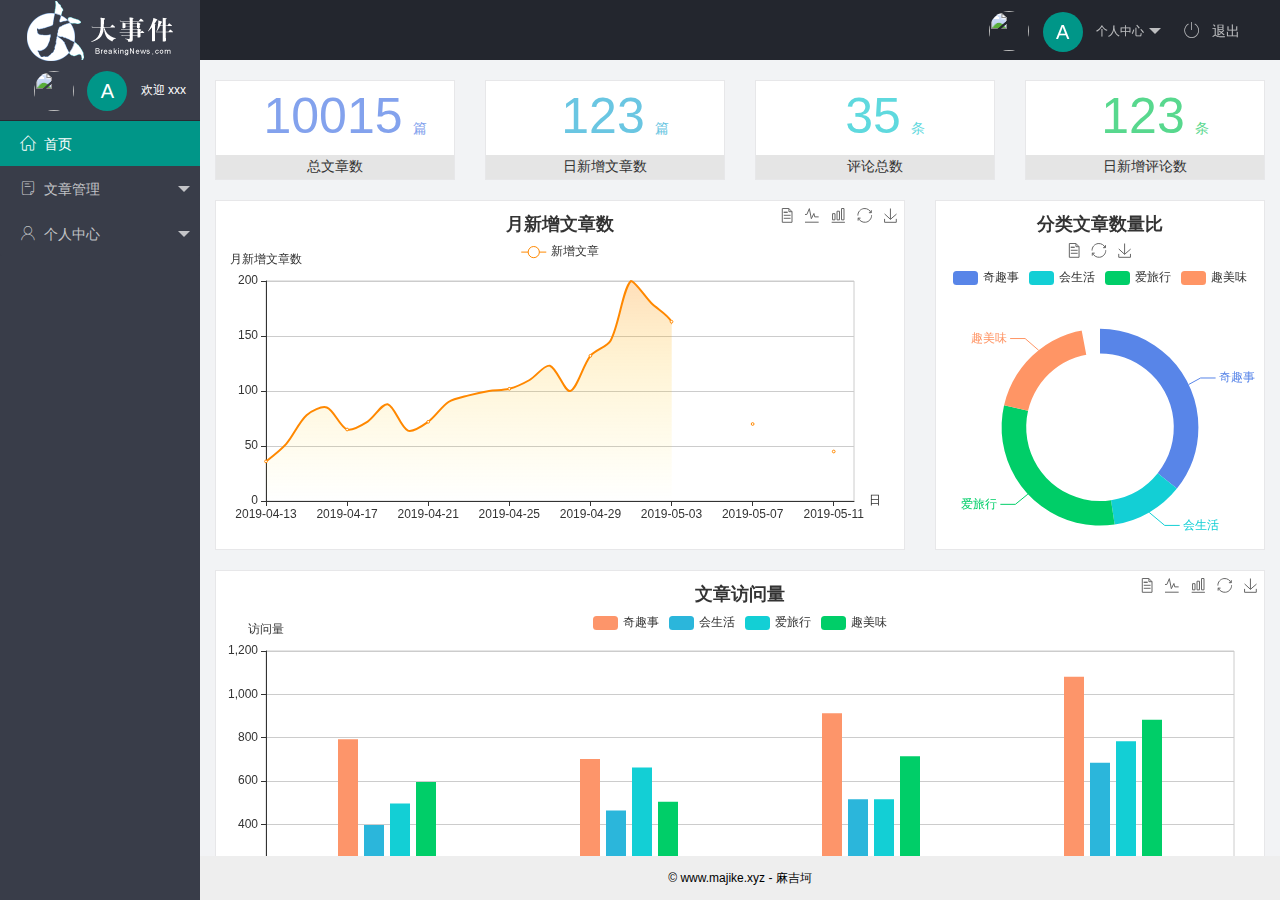
==== commit 7b6183bd: "完成个人中心功能的开发" ====
--- a/index.html
+++ b/index.html
@@ -33,9 +33,9 @@
                         个人中心
                     </a>
                     <dl class="layui-nav-child">
-                        <dd><a href="">基本资料</a></dd>
-                        <dd><a href="">更换头像</a></dd>
-                        <dd><a href="">重置密码</a></dd>
+                        <dd><a href="/user/user_info.html" target="fm">基本资料</a></dd>
+                        <dd><a href="/user/user_avatar.html" target="fm">更换头像</a></dd>
+                        <dd><a href="/user/user_pwd.html" target="fm">重置密码</a></dd>
                     </dl>
                 </li>
                 <li class="layui-nav-item" lay-header-event="menuRight" lay-unselect>
@@ -71,9 +71,9 @@
                     <li class="layui-nav-item">
                         <a href="javascript:;"><span class="iconfont icon-user"></span>个人中心</a>
                         <dl class="layui-nav-child">
-                            <dd><a href="javascript:;"><i class="layui-icon layui-icon-app"></i>基本资料</a></dd>
-                            <dd><a href="javascript:;"><i class="layui-icon layui-icon-app"></i>更换头像</a></dd>
-                            <dd><a href="javascript:;"><i class="layui-icon layui-icon-app"></i>重置密码</a></dd>
+                            <dd><a href="/user/user_info.html" target="fm"><i class="layui-icon layui-icon-app"></i>基本资料</a></dd>
+                            <dd><a href="/user/user_avatar.html" target="fm"><i class="layui-icon layui-icon-app"></i>更换头像</a></dd>
+                            <dd><a href="/user/user_pwd.html" target="fm"><i class="layui-icon layui-icon-app"></i>重置密码</a></dd>
                         </dl>
                     </li>
                 </ul>
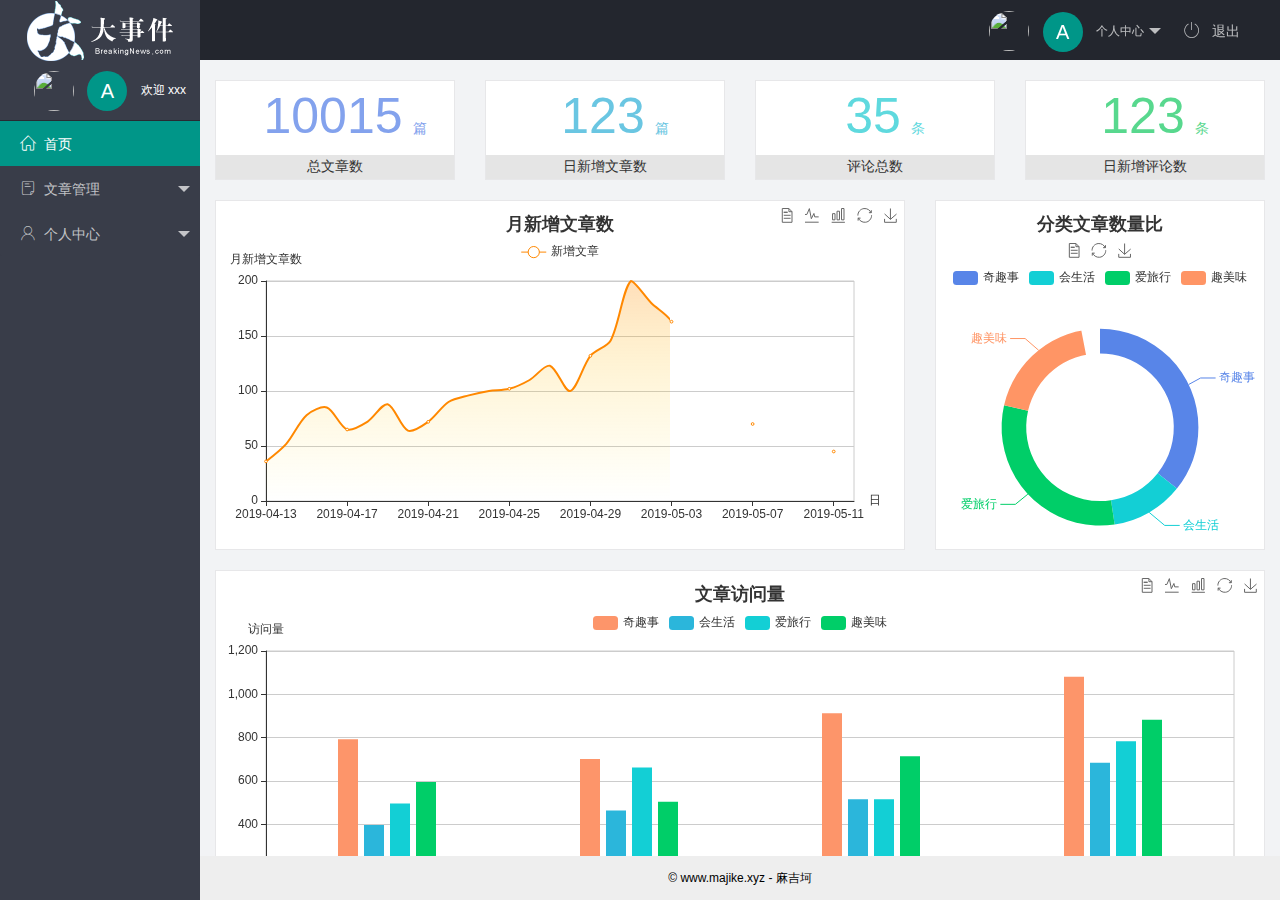
==== commit 13a1e711: "完成文章管理相关功能开发" ====
--- a/index.html
+++ b/index.html
@@ -63,9 +63,9 @@
                     <li class="layui-nav-item">
                         <a class="" href="javascript:;"><span class="iconfont icon-16"></span>文章管理</a>
                         <dl class="layui-nav-child">
-                            <dd><a href="javascript:;"><i class="layui-icon layui-icon-app"></i>文章类别</a></dd>
-                            <dd><a href="javascript:;"><i class="layui-icon layui-icon-app"></i>文章列表</a></dd>
-                            <dd><a href="javascript:;"><i class="layui-icon layui-icon-app"></i>发表文章</a></dd>
+                            <dd><a href="/article/art_cate.html" target="fm"><i class="layui-icon layui-icon-app"></i>文章类别</a></dd>
+                            <dd><a href="/article/art_list.html" target="fm"><i class="layui-icon layui-icon-app"></i>文章列表</a></dd>
+                            <dd><a href="/article/art_pub.html" target="fm"><i class="layui-icon layui-icon-app"></i>发表文章</a></dd>
                         </dl>
                     </li>
                     <li class="layui-nav-item">
